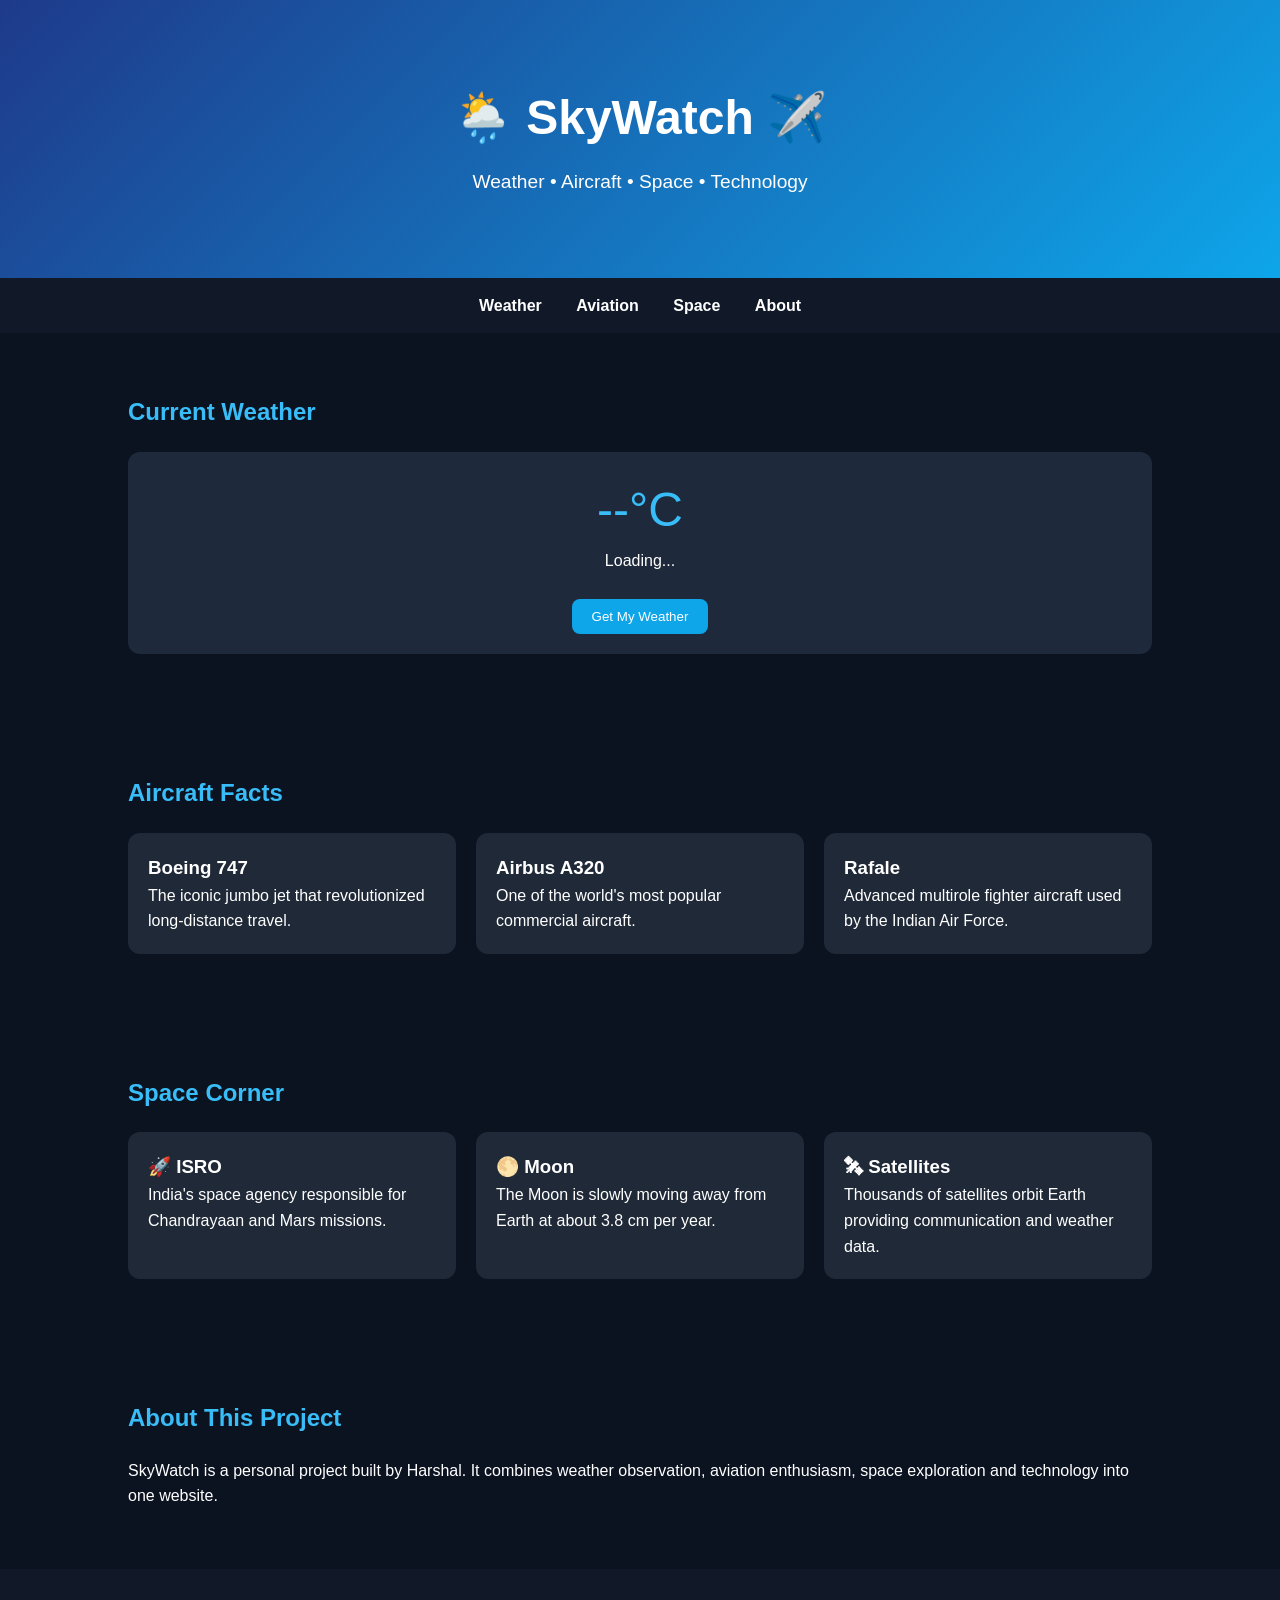
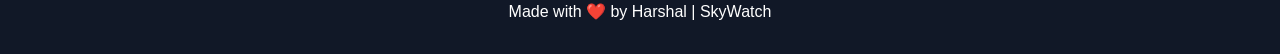
==== index.html @ 9da03b95 "Add files via upload" ====
<!DOCTYPE html>
<html lang="en">
<head>
<meta charset="UTF-8">
<meta name="viewport" content="width=device-width, initial-scale=1.0">
<title>SkyWatch | Weather & Aviation</title>

<style>
*{
    margin:0;
    padding:0;
    box-sizing:border-box;
    font-family:Arial, sans-serif;
}

body{
    background:#0b1220;
    color:white;
    line-height:1.6;
}

header{
    background:linear-gradient(135deg,#1e3a8a,#0ea5e9);
    padding:80px 20px;
    text-align:center;
}

header h1{
    font-size:3rem;
}

header p{
    margin-top:10px;
    font-size:1.2rem;
}

nav{
    background:#111827;
    padding:15px;
    text-align:center;
    position:sticky;
    top:0;
}

nav a{
    color:white;
    text-decoration:none;
    margin:0 15px;
    font-weight:bold;
}

section{
    padding:60px 10%;
}

h2{
    margin-bottom:20px;
    color:#38bdf8;
}

.cards{
    display:grid;
    grid-template-columns:repeat(auto-fit,minmax(250px,1fr));
    gap:20px;
}

.card{
    background:#1f2937;
    padding:20px;
    border-radius:12px;
    transition:0.3s;
}

.card:hover{
    transform:translateY(-5px);
}

.weather-box{
    background:#1e293b;
    padding:20px;
    border-radius:12px;
    text-align:center;
}

.temp{
    font-size:3rem;
    color:#38bdf8;
}

.flight{
    background:#1f2937;
    padding:15px;
    border-radius:10px;
    margin-top:10px;
}

footer{
    text-align:center;
    padding:30px;
    background:#111827;
}

button{
    background:#0ea5e9;
    border:none;
    padding:10px 20px;
    color:white;
    border-radius:8px;
    cursor:pointer;
}

button:hover{
    background:#0284c7;
}
</style>
</head>
<body>

<header>
    <h1>🌦️ SkyWatch ✈️</h1>
    <p>Weather • Aircraft • Space • Technology</p>
</header>

<nav>
    <a href="#weather">Weather</a>
    <a href="#aviation">Aviation</a>
    <a href="#space">Space</a>
    <a href="#about">About</a>
</nav>

<section id="weather">
    <h2>Current Weather</h2>

    <div class="weather-box">
        <div class="temp" id="temp">--°C</div>
        <p id="condition">Loading...</p>
        <br>
        <button onclick="getWeather()">Get My Weather</button>
    </div>
</section>

<section id="aviation">
    <h2>Aircraft Facts</h2>

    <div class="cards">
        <div class="card">
            <h3>Boeing 747</h3>
            <p>The iconic jumbo jet that revolutionized long-distance travel.</p>
        </div>

        <div class="card">
            <h3>Airbus A320</h3>
            <p>One of the world's most popular commercial aircraft.</p>
        </div>

        <div class="card">
            <h3>Rafale</h3>
            <p>Advanced multirole fighter aircraft used by the Indian Air Force.</p>
        </div>
    </div>
</section>

<section id="space">
    <h2>Space Corner</h2>

    <div class="cards">
        <div class="card">
            <h3>🚀 ISRO</h3>
            <p>India's space agency responsible for Chandrayaan and Mars missions.</p>
        </div>

        <div class="card">
            <h3>🌕 Moon</h3>
            <p>The Moon is slowly moving away from Earth at about 3.8 cm per year.</p>
        </div>

        <div class="card">
            <h3>🛰 Satellites</h3>
            <p>Thousands of satellites orbit Earth providing communication and weather data.</p>
        </div>
    </div>
</section>

<section id="about">
    <h2>About This Project</h2>

    <p>
        SkyWatch is a personal project built by Harshal.
        It combines weather observation, aviation enthusiasm,
        space exploration and technology into one website.
    </p>
</section>

<footer>
    <p>Made with ❤️ by Harshal | SkyWatch</p>
</footer>

<script>
async function getWeather() {

    if(!navigator.geolocation){
        alert("Geolocation not supported.");
        return;
    }

    navigator.geolocation.getCurrentPosition(async position => {

        let lat = position.coords.latitude;
        let lon = position.coords.longitude;

        let url =
        `https://api.open-meteo.com/v1/forecast?latitude=${lat}&longitude=${lon}&current_weather=true`;

        let response = await fetch(url);
        let data = await response.json();

        document.getElementById("temp").innerText =
        data.current_weather.temperature + "°C";

        document.getElementById("condition").innerText =
        "Wind Speed: " + data.current_weather.windspeed + " km/h";
    });
}
</script>

</body>
</html>
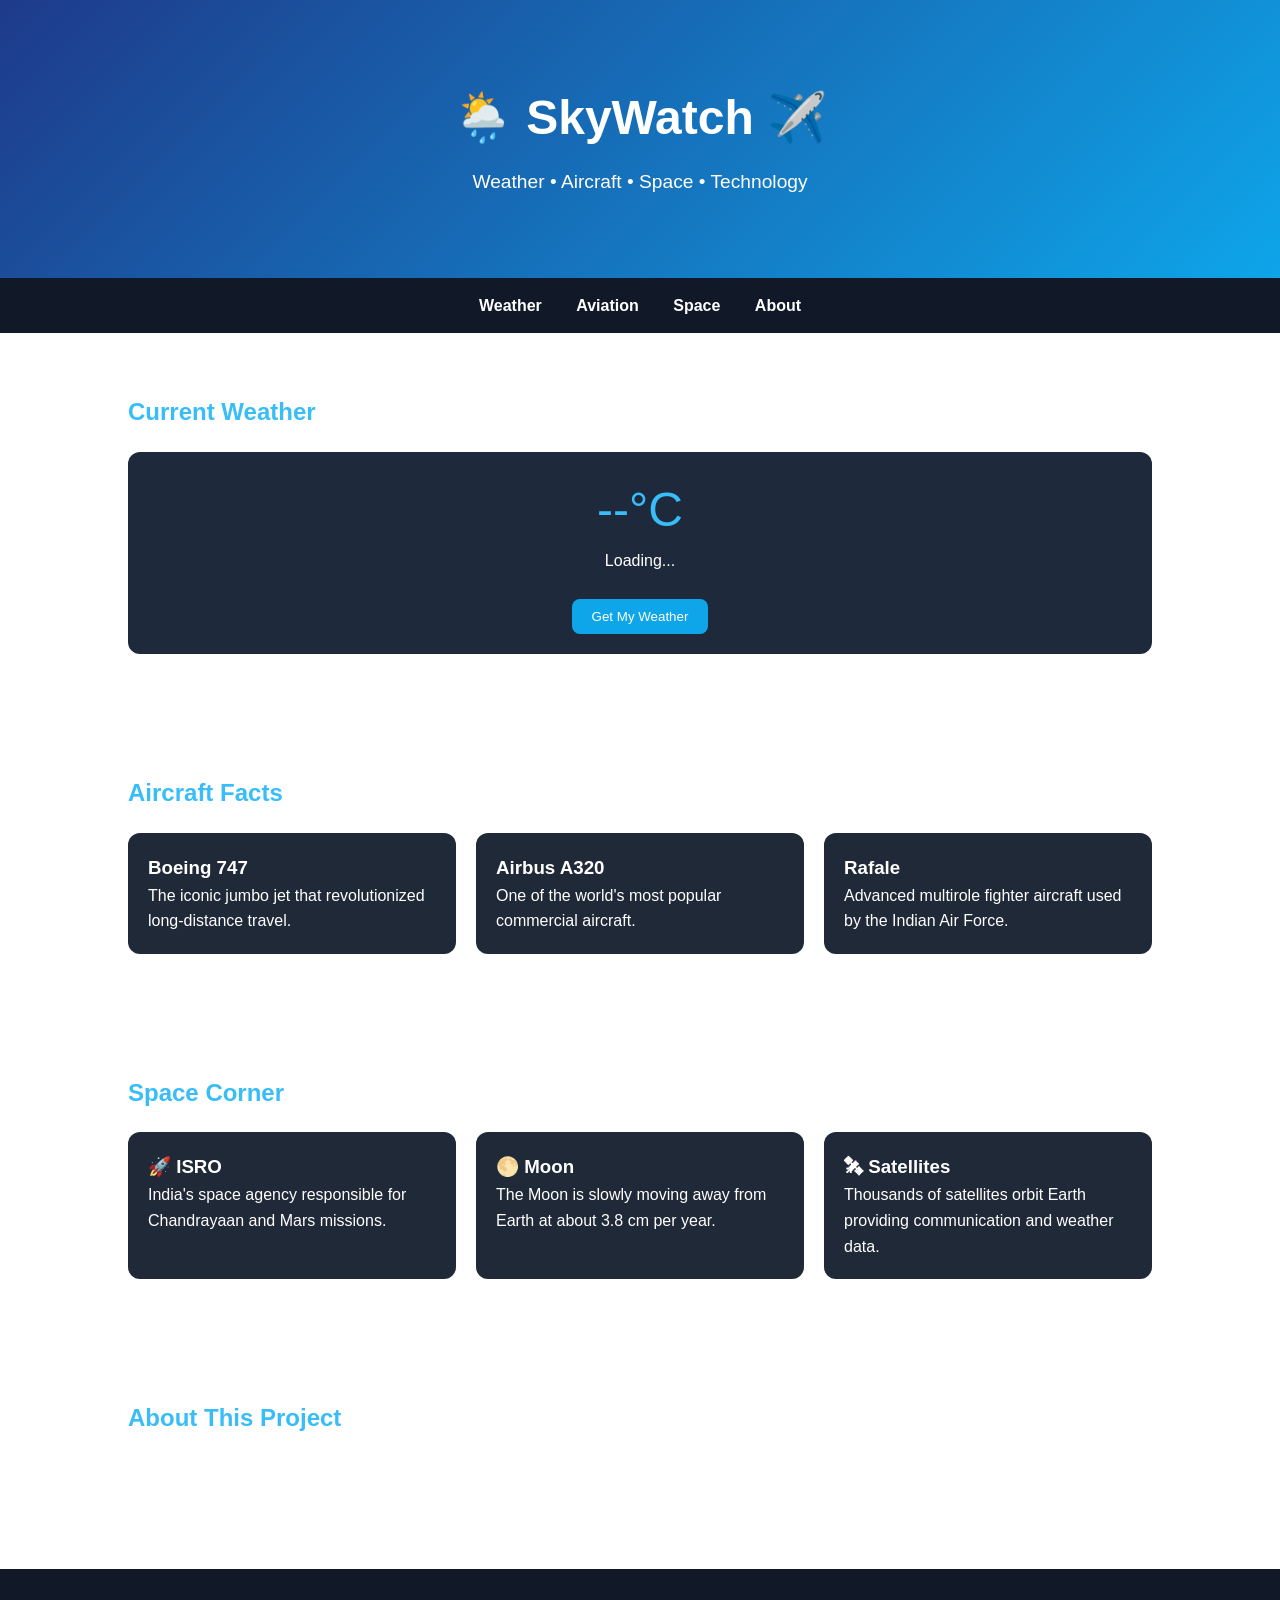
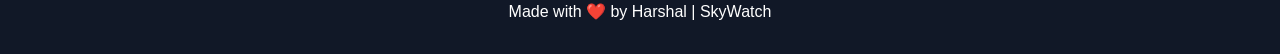
==== commit 6c9d2f37: "Update index.html" ====
--- a/index.html
+++ b/index.html
@@ -14,6 +14,7 @@
 }
 
 body{
+<div class="stars"></div>
     background:#0b1220;
     color:white;
     line-height:1.6;
@@ -224,4 +225,4 @@
 </script>
 
 </body>
-</html>+</html>
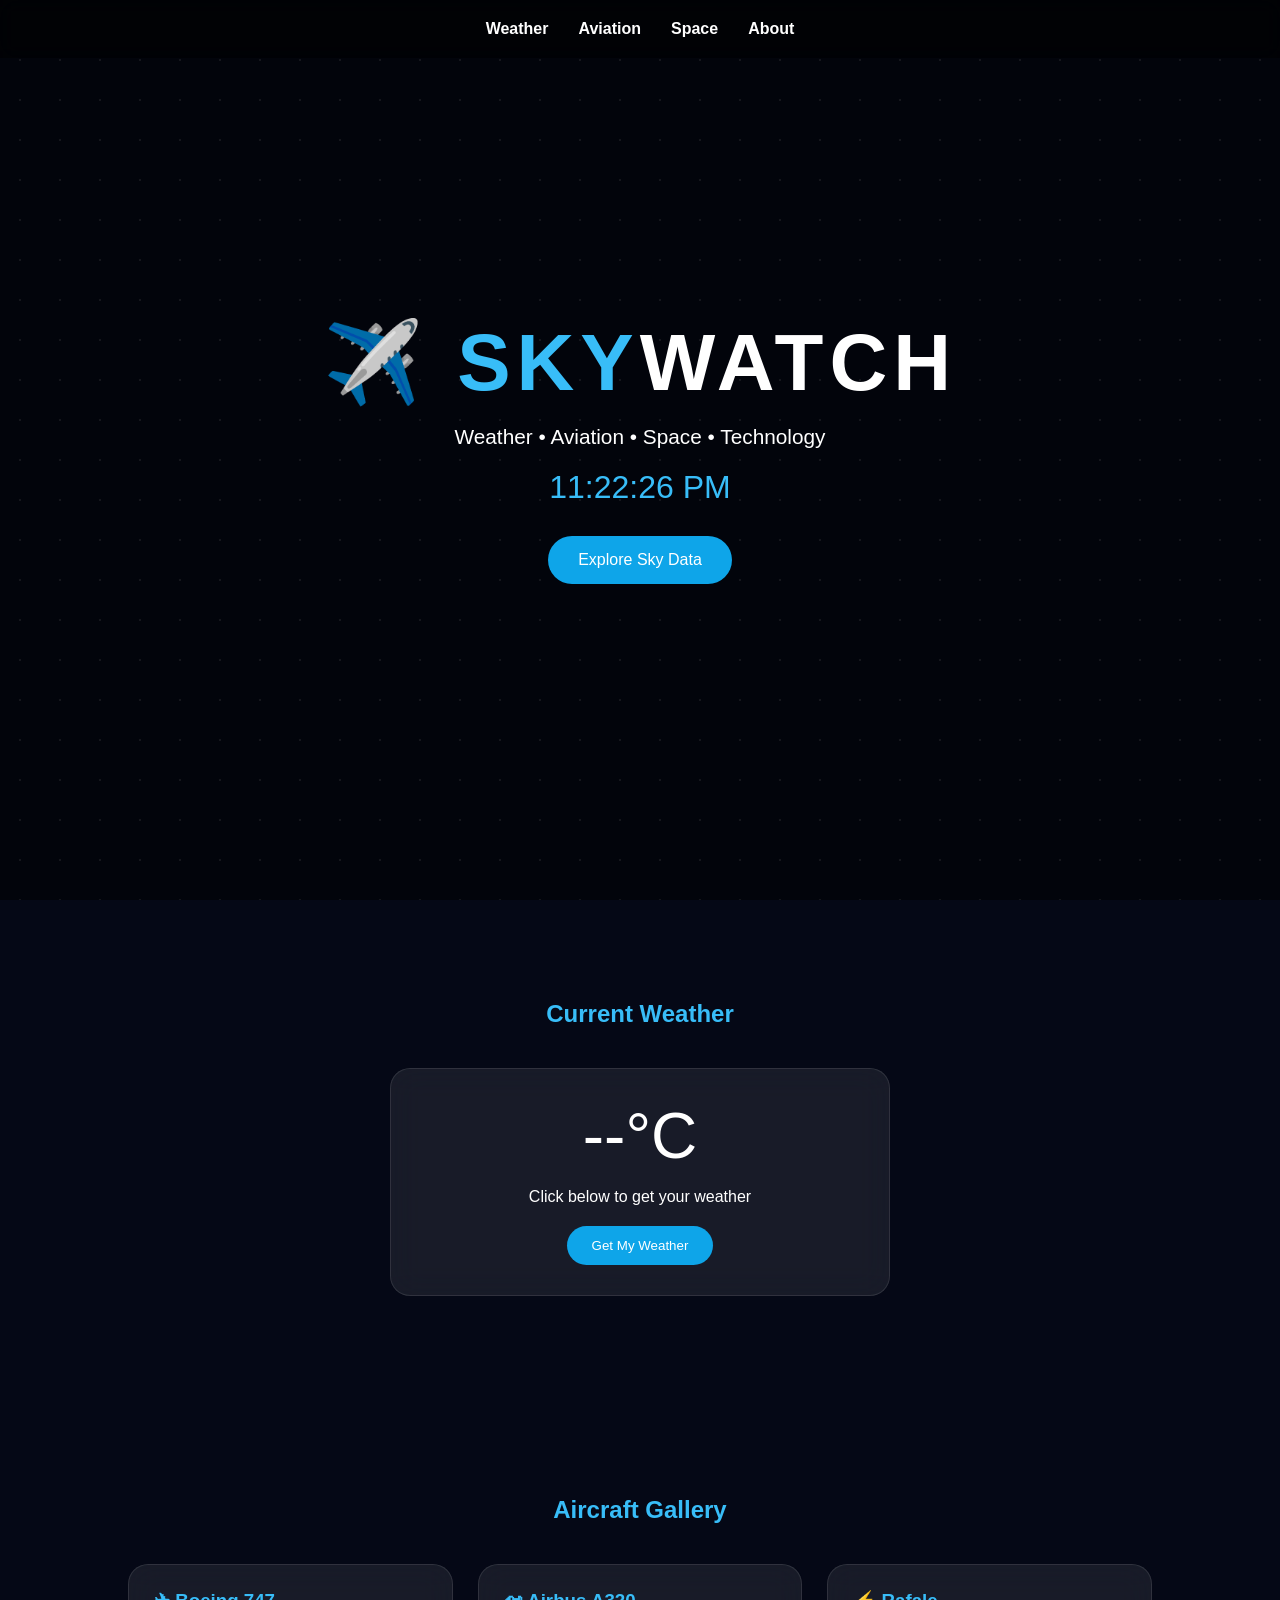
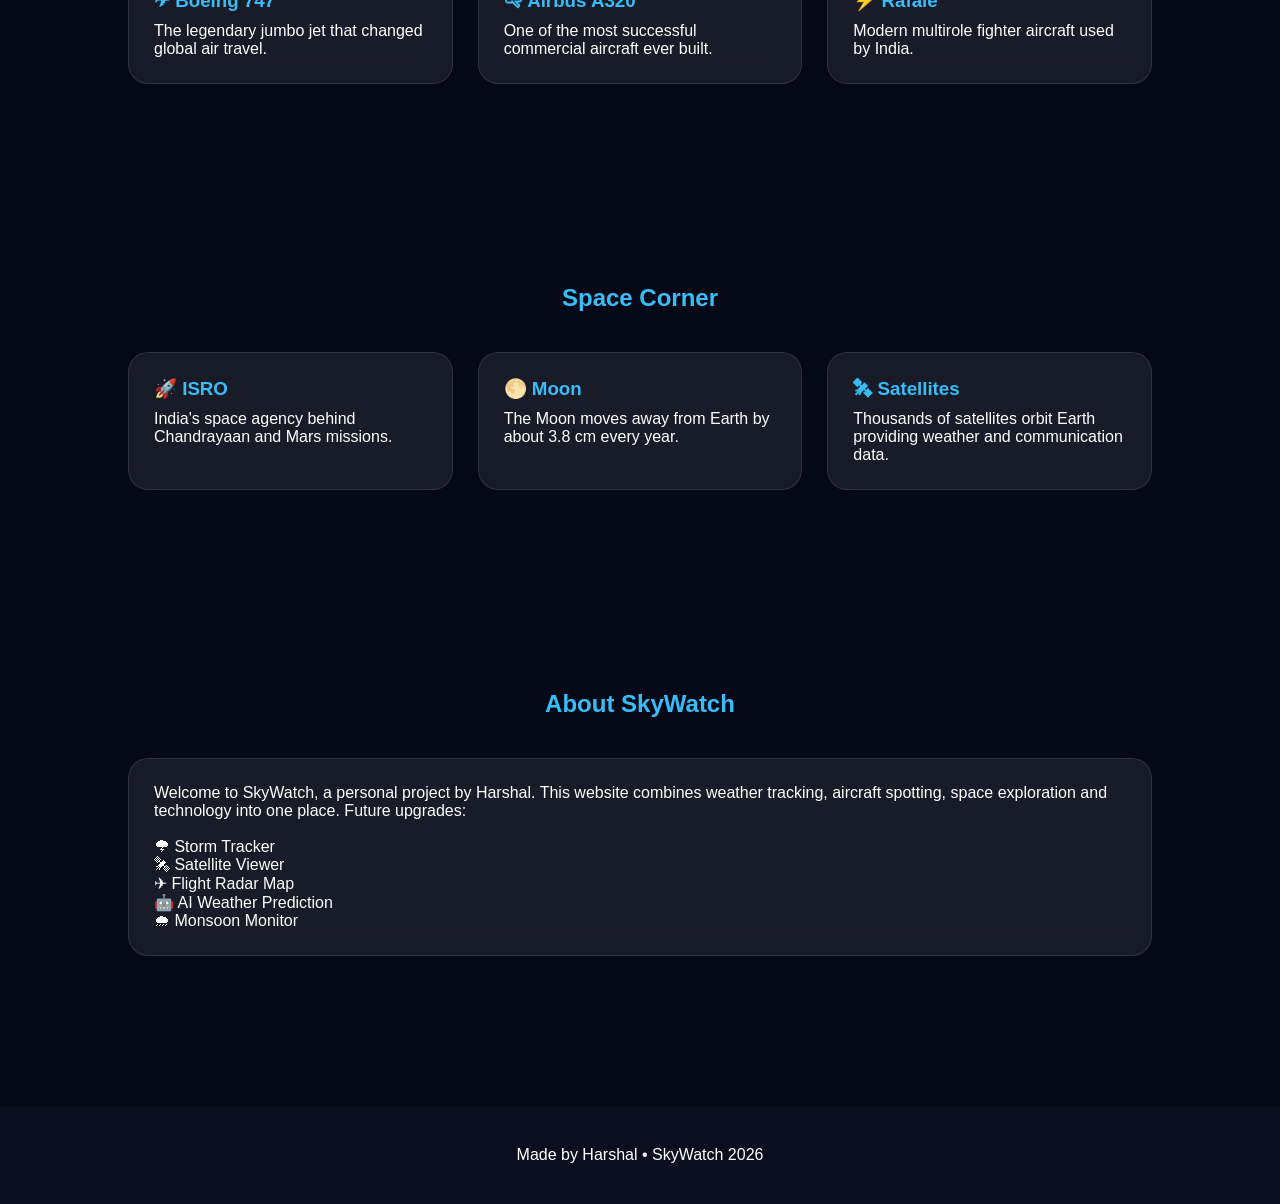
==== commit 64dd4eb6: "Update index.html" ====
--- a/index.html
+++ b/index.html
@@ -3,225 +3,413 @@
 <head>
 <meta charset="UTF-8">
 <meta name="viewport" content="width=device-width, initial-scale=1.0">
+
 <title>SkyWatch | Weather & Aviation</title>
 
 <style>
+
 *{
-    margin:0;
-    padding:0;
-    box-sizing:border-box;
-    font-family:Arial, sans-serif;
+margin:0;
+padding:0;
+box-sizing:border-box;
+font-family:Segoe UI,sans-serif;
+scroll-behavior:smooth;
 }
 
 body{
-<div class="stars"></div>
-    background:#0b1220;
-    color:white;
-    line-height:1.6;
-}
-
-header{
-    background:linear-gradient(135deg,#1e3a8a,#0ea5e9);
-    padding:80px 20px;
-    text-align:center;
-}
-
-header h1{
-    font-size:3rem;
-}
-
-header p{
-    margin-top:10px;
-    font-size:1.2rem;
-}
+background:#050816;
+color:white;
+overflow-x:hidden;
+}
+
+/* Animated Stars */
+
+.stars{
+position:fixed;
+width:100%;
+height:100%;
+top:0;
+left:0;
+background:
+radial-gradient(white 1px, transparent 1px);
+background-size:40px 40px;
+opacity:.15;
+z-index:-1;
+animation:starsMove 80s linear infinite;
+}
+
+@keyframes starsMove{
+from{
+transform:translateY(0);
+}
+to{
+transform:translateY(-1200px);
+}
+}
+
+/* Navigation */
 
 nav{
-    background:#111827;
-    padding:15px;
-    text-align:center;
-    position:sticky;
-    top:0;
+position:fixed;
+top:0;
+width:100%;
+padding:20px;
+background:rgba(0,0,0,0.5);
+backdrop-filter:blur(10px);
+display:flex;
+justify-content:center;
+gap:30px;
+z-index:1000;
 }
 
 nav a{
-    color:white;
-    text-decoration:none;
-    margin:0 15px;
-    font-weight:bold;
-}
+color:white;
+text-decoration:none;
+font-weight:bold;
+}
+
+/* Hero */
+
+.hero{
+height:100vh;
+background:
+linear-gradient(rgba(0,0,0,.5),rgba(0,0,0,.5)),
+url("https://images.unsplash.com/photo-1436491865332-7a61a109cc05?w=1600");
+background-size:cover;
+background-position:center;
+display:flex;
+justify-content:center;
+align-items:center;
+text-align:center;
+padding:20px;
+}
+
+.hero-content h1{
+font-size:5rem;
+letter-spacing:6px;
+}
+
+.sky{
+color:#38bdf8;
+}
+
+.watch{
+color:white;
+}
+
+.hero-content p{
+margin-top:15px;
+font-size:1.3rem;
+}
+
+.btn{
+display:inline-block;
+margin-top:30px;
+padding:15px 30px;
+background:#0ea5e9;
+color:white;
+text-decoration:none;
+border-radius:40px;
+transition:.3s;
+}
+
+.btn:hover{
+transform:translateY(-5px);
+}
+
+/* Sections */
 
 section{
-    padding:60px 10%;
+padding:100px 10%;
 }
 
 h2{
-    margin-bottom:20px;
-    color:#38bdf8;
-}
+text-align:center;
+margin-bottom:40px;
+color:#38bdf8;
+}
+
+/* Weather Box */
+
+.weather-box{
+max-width:500px;
+margin:auto;
+padding:30px;
+text-align:center;
+
+background:rgba(255,255,255,.08);
+backdrop-filter:blur(15px);
+
+border:1px solid rgba(255,255,255,.1);
+border-radius:20px;
+}
+
+.temp{
+font-size:4rem;
+margin-bottom:15px;
+}
+
+button{
+padding:12px 25px;
+background:#0ea5e9;
+border:none;
+color:white;
+border-radius:30px;
+cursor:pointer;
+margin-top:20px;
+}
+
+/* Cards */
 
 .cards{
-    display:grid;
-    grid-template-columns:repeat(auto-fit,minmax(250px,1fr));
-    gap:20px;
+display:grid;
+grid-template-columns:repeat(auto-fit,minmax(250px,1fr));
+gap:25px;
 }
 
 .card{
-    background:#1f2937;
-    padding:20px;
-    border-radius:12px;
-    transition:0.3s;
+background:rgba(255,255,255,.08);
+backdrop-filter:blur(15px);
+padding:25px;
+border-radius:20px;
+border:1px solid rgba(255,255,255,.1);
+transition:.3s;
 }
 
 .card:hover{
-    transform:translateY(-5px);
-}
-
-.weather-box{
-    background:#1e293b;
-    padding:20px;
-    border-radius:12px;
-    text-align:center;
-}
-
-.temp{
-    font-size:3rem;
-    color:#38bdf8;
-}
-
-.flight{
-    background:#1f2937;
-    padding:15px;
-    border-radius:10px;
-    margin-top:10px;
-}
+transform:translateY(-10px);
+box-shadow:0 0 25px rgba(56,189,248,.3);
+}
+
+.card h3{
+margin-bottom:10px;
+color:#38bdf8;
+}
+
+/* Clock */
+
+.clock{
+text-align:center;
+font-size:2rem;
+margin-top:20px;
+color:#38bdf8;
+}
+
+/* Footer */
 
 footer{
-    text-align:center;
-    padding:30px;
-    background:#111827;
-}
-
-button{
-    background:#0ea5e9;
-    border:none;
-    padding:10px 20px;
-    color:white;
-    border-radius:8px;
-    cursor:pointer;
-}
-
-button:hover{
-    background:#0284c7;
-}
+text-align:center;
+padding:40px;
+background:#0a0f1f;
+margin-top:50px;
+}
+
+@media(max-width:768px){
+
+.hero-content h1{
+font-size:3rem;
+}
+
+.hero-content p{
+font-size:1rem;
+}
+
+}
+
 </style>
 </head>
+
 <body>
 
-<header>
-    <h1>🌦️ SkyWatch ✈️</h1>
-    <p>Weather • Aircraft • Space • Technology</p>
-</header>
+<div class="stars"></div>
 
 <nav>
-    <a href="#weather">Weather</a>
-    <a href="#aviation">Aviation</a>
-    <a href="#space">Space</a>
-    <a href="#about">About</a>
+<a href="#weather">Weather</a>
+<a href="#aviation">Aviation</a>
+<a href="#space">Space</a>
+<a href="#about">About</a>
 </nav>
 
+<section class="hero">
+
+<div class="hero-content">
+
+<h1>
+✈️ <span class="sky">SKY</span><span class="watch">WATCH</span>
+</h1>
+
+<p>
+Weather • Aviation • Space • Technology
+</p>
+
+<div class="clock" id="clock"></div>
+
+<a href="#weather" class="btn">
+Explore Sky Data
+</a>
+
+</div>
+
+</section>
+
 <section id="weather">
-    <h2>Current Weather</h2>
-
-    <div class="weather-box">
-        <div class="temp" id="temp">--°C</div>
-        <p id="condition">Loading...</p>
-        <br>
-        <button onclick="getWeather()">Get My Weather</button>
-    </div>
+
+<h2>Current Weather</h2>
+
+<div class="weather-box">
+
+<div class="temp" id="temp">--°C</div>
+
+<p id="condition">
+Click below to get your weather
+</p>
+
+<button onclick="getWeather()">
+Get My Weather
+</button>
+
+</div>
+
 </section>
 
 <section id="aviation">
-    <h2>Aircraft Facts</h2>
-
-    <div class="cards">
-        <div class="card">
-            <h3>Boeing 747</h3>
-            <p>The iconic jumbo jet that revolutionized long-distance travel.</p>
-        </div>
-
-        <div class="card">
-            <h3>Airbus A320</h3>
-            <p>One of the world's most popular commercial aircraft.</p>
-        </div>
-
-        <div class="card">
-            <h3>Rafale</h3>
-            <p>Advanced multirole fighter aircraft used by the Indian Air Force.</p>
-        </div>
-    </div>
+
+<h2>Aircraft Gallery</h2>
+
+<div class="cards">
+
+<div class="card">
+<h3>✈ Boeing 747</h3>
+<p>
+The legendary jumbo jet that changed global air travel.
+</p>
+</div>
+
+<div class="card">
+<h3>🛩 Airbus A320</h3>
+<p>
+One of the most successful commercial aircraft ever built.
+</p>
+</div>
+
+<div class="card">
+<h3>⚡ Rafale</h3>
+<p>
+Modern multirole fighter aircraft used by India.
+</p>
+</div>
+
+</div>
+
 </section>
 
 <section id="space">
-    <h2>Space Corner</h2>
-
-    <div class="cards">
-        <div class="card">
-            <h3>🚀 ISRO</h3>
-            <p>India's space agency responsible for Chandrayaan and Mars missions.</p>
-        </div>
-
-        <div class="card">
-            <h3>🌕 Moon</h3>
-            <p>The Moon is slowly moving away from Earth at about 3.8 cm per year.</p>
-        </div>
-
-        <div class="card">
-            <h3>🛰 Satellites</h3>
-            <p>Thousands of satellites orbit Earth providing communication and weather data.</p>
-        </div>
-    </div>
+
+<h2>Space Corner</h2>
+
+<div class="cards">
+
+<div class="card">
+<h3>🚀 ISRO</h3>
+<p>
+India's space agency behind Chandrayaan and Mars missions.
+</p>
+</div>
+
+<div class="card">
+<h3>🌕 Moon</h3>
+<p>
+The Moon moves away from Earth by about 3.8 cm every year.
+</p>
+</div>
+
+<div class="card">
+<h3>🛰 Satellites</h3>
+<p>
+Thousands of satellites orbit Earth providing weather and communication data.
+</p>
+</div>
+
+</div>
+
 </section>
 
 <section id="about">
-    <h2>About This Project</h2>
-
-    <p>
-        SkyWatch is a personal project built by Harshal.
-        It combines weather observation, aviation enthusiasm,
-        space exploration and technology into one website.
-    </p>
+
+<h2>About SkyWatch</h2>
+
+<div class="card">
+
+<p>
+Welcome to SkyWatch, a personal project by Harshal.
+This website combines weather tracking, aircraft spotting,
+space exploration and technology into one place.
+
+Future upgrades:
+<br><br>
+🌩 Storm Tracker<br>
+🛰 Satellite Viewer<br>
+✈ Flight Radar Map<br>
+🤖 AI Weather Prediction<br>
+🌧 Monsoon Monitor
+</p>
+
+</div>
+
 </section>
 
 <footer>
-    <p>Made with ❤️ by Harshal | SkyWatch</p>
+
+<p>
+Made by Harshal • SkyWatch 2026
+</p>
+
 </footer>
 
 <script>
-async function getWeather() {
-
-    if(!navigator.geolocation){
-        alert("Geolocation not supported.");
-        return;
-    }
-
-    navigator.geolocation.getCurrentPosition(async position => {
-
-        let lat = position.coords.latitude;
-        let lon = position.coords.longitude;
-
-        let url =
-        `https://api.open-meteo.com/v1/forecast?latitude=${lat}&longitude=${lon}&current_weather=true`;
-
-        let response = await fetch(url);
-        let data = await response.json();
-
-        document.getElementById("temp").innerText =
-        data.current_weather.temperature + "°C";
-
-        document.getElementById("condition").innerText =
-        "Wind Speed: " + data.current_weather.windspeed + " km/h";
-    });
-}
+
+/* Live Clock */
+
+setInterval(() => {
+
+document.getElementById("clock").innerHTML =
+new Date().toLocaleTimeString();
+
+},1000);
+
+/* Weather */
+
+async function getWeather(){
+
+if(!navigator.geolocation){
+
+alert("Geolocation not supported");
+return;
+}
+
+navigator.geolocation.getCurrentPosition(async position => {
+
+const lat = position.coords.latitude;
+const lon = position.coords.longitude;
+
+const response = await fetch(
+`https://api.open-meteo.com/v1/forecast?latitude=${lat}&longitude=${lon}&current_weather=true`
+);
+
+const data = await response.json();
+
+document.getElementById("temp").innerHTML =
+data.current_weather.temperature + "°C";
+
+document.getElementById("condition").innerHTML =
+"Wind Speed: " +
+data.current_weather.windspeed +
+" km/h";
+
+});
+
+}
+
 </script>
 
 </body>
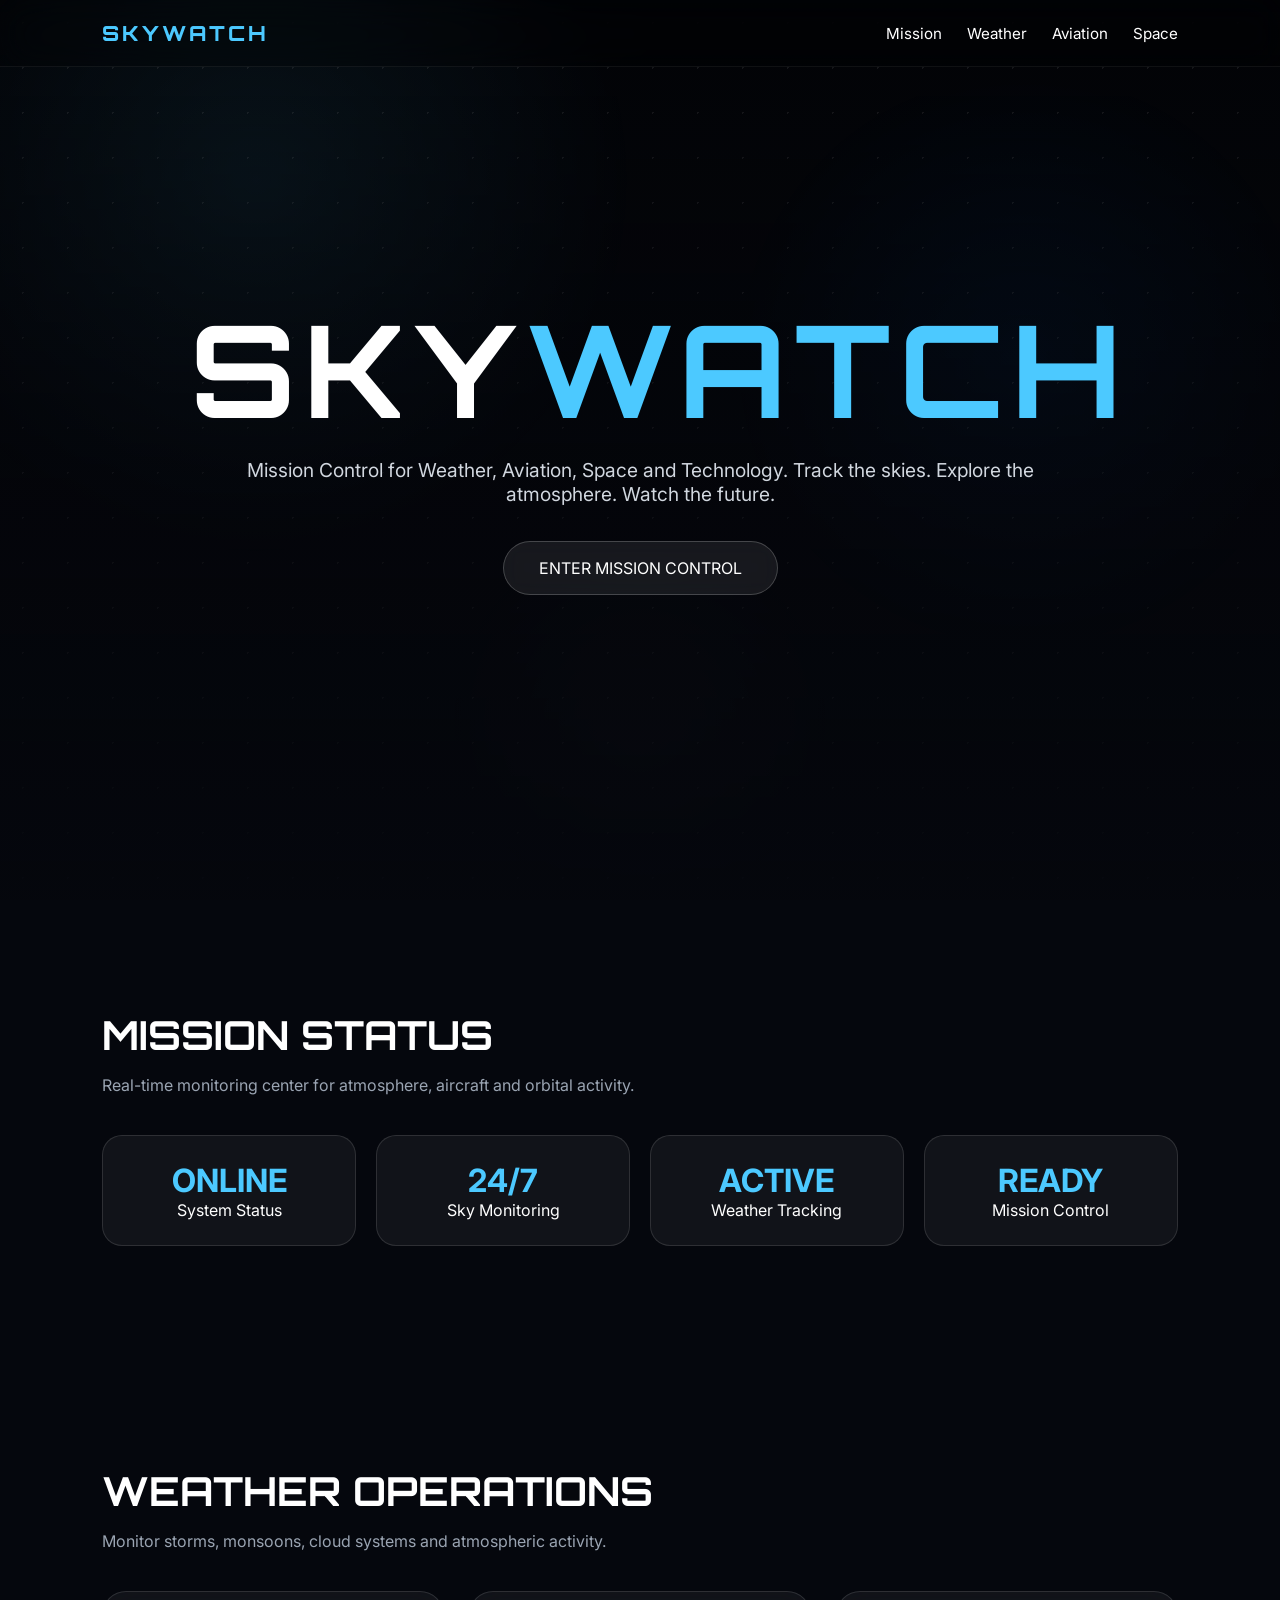
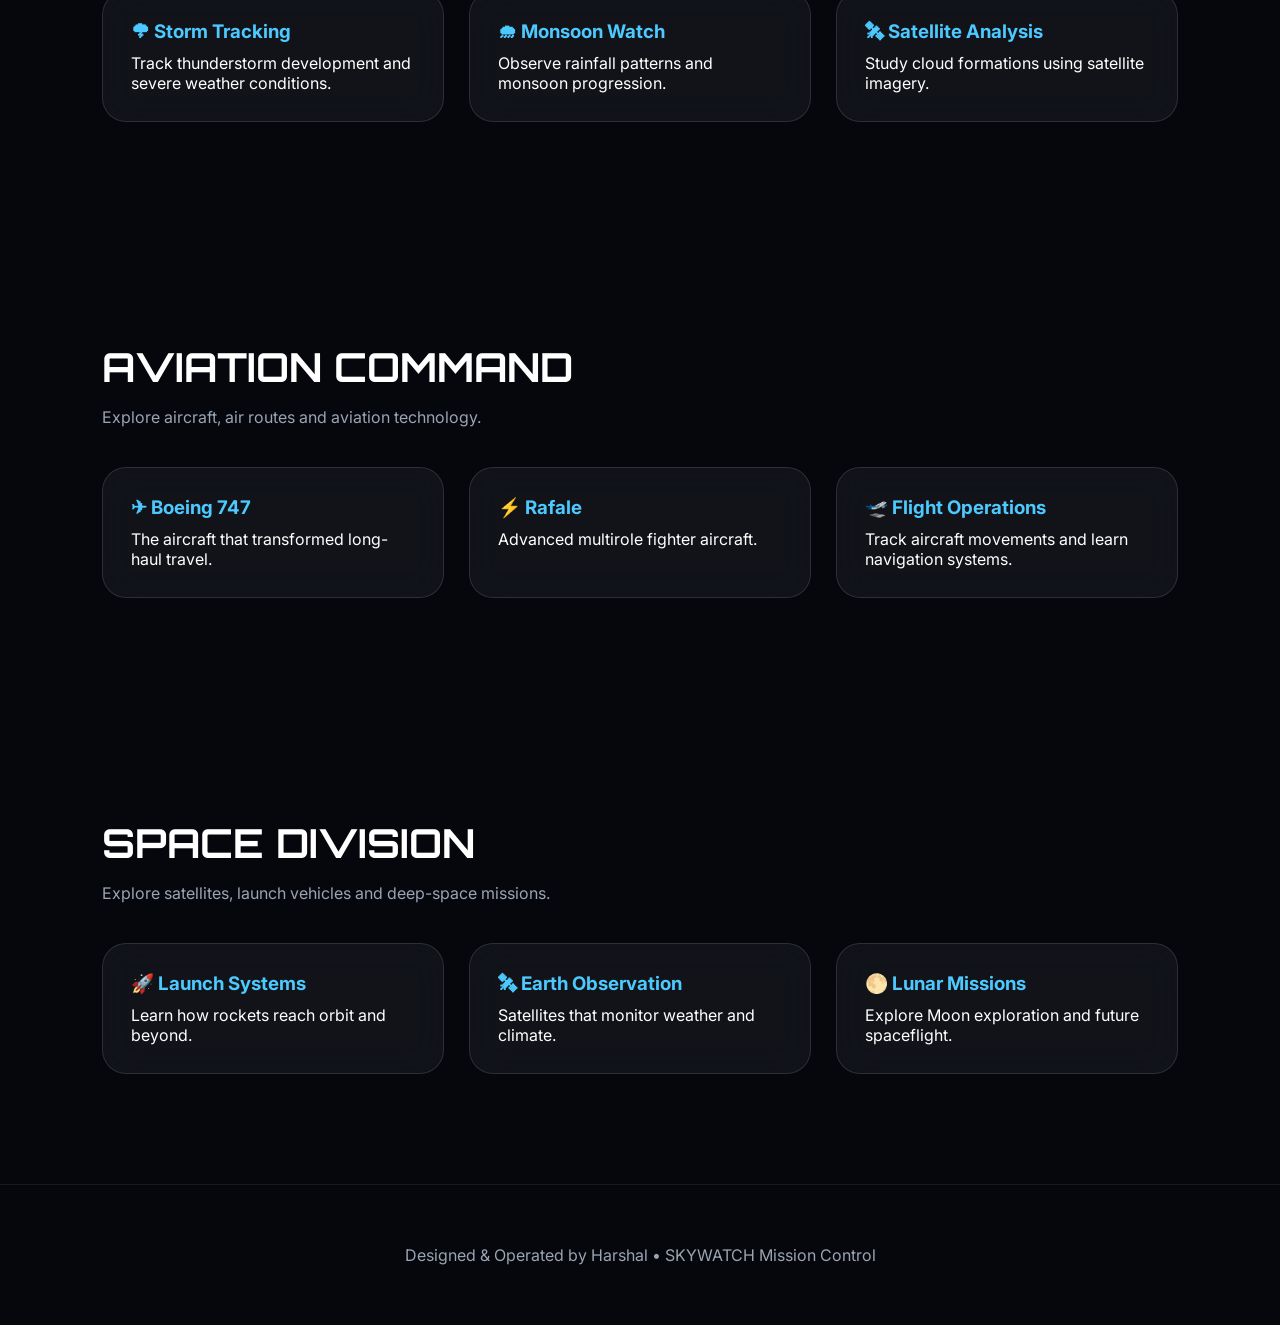
==== commit 42d5e24e: "Update index.html" ====
--- a/index.html
+++ b/index.html
@@ -1,71 +1,101 @@
 <!DOCTYPE html>
+
 <html lang="en">
 <head>
 <meta charset="UTF-8">
 <meta name="viewport" content="width=device-width, initial-scale=1.0">
-
-<title>SkyWatch | Weather & Aviation</title>
+<title>SKYWATCH | Mission Control</title>
+
+<link href="https://fonts.googleapis.com/css2?family=Orbitron:wght@400;600;700;800&family=Inter:wght@300;400;500;600&display=swap" rel="stylesheet">
 
 <style>
+
+:root{
+--bg:#05070d;
+--card:rgba(255,255,255,.05);
+--border:rgba(255,255,255,.12);
+--blue:#4cc9ff;
+--text:#ffffff;
+--muted:#9aa4b2;
+}
 
 *{
 margin:0;
 padding:0;
 box-sizing:border-box;
-font-family:Segoe UI,sans-serif;
 scroll-behavior:smooth;
 }
 
 body{
-background:#050816;
+font-family:Inter,sans-serif;
+background:var(--bg);
 color:white;
 overflow-x:hidden;
 }
 
-/* Animated Stars */
+/* Background */
+
+body::before{
+content:"";
+position:fixed;
+inset:0;
+background:
+radial-gradient(circle at 20% 20%, rgba(76,201,255,.15), transparent 30%),
+radial-gradient(circle at 80% 40%, rgba(0,119,255,.12), transparent 25%),
+radial-gradient(circle at 50% 80%, rgba(255,255,255,.05), transparent 20%);
+z-index:-2;
+}
 
 .stars{
 position:fixed;
-width:100%;
-height:100%;
-top:0;
-left:0;
-background:
+inset:0;
+background-image:
 radial-gradient(white 1px, transparent 1px);
-background-size:40px 40px;
+background-size:45px 45px;
 opacity:.15;
 z-index:-1;
-animation:starsMove 80s linear infinite;
-}
-
-@keyframes starsMove{
-from{
-transform:translateY(0);
-}
-to{
-transform:translateY(-1200px);
-}
-}
-
-/* Navigation */
+animation:drift 120s linear infinite;
+}
+
+@keyframes drift{
+from{transform:translateY(0);}
+to{transform:translateY(-1500px);}
+}
+
+/* Nav */
 
 nav{
 position:fixed;
 top:0;
+left:0;
 width:100%;
-padding:20px;
-background:rgba(0,0,0,0.5);
-backdrop-filter:blur(10px);
 display:flex;
-justify-content:center;
-gap:30px;
-z-index:1000;
-}
-
-nav a{
+justify-content:space-between;
+align-items:center;
+padding:20px 8%;
+backdrop-filter:blur(18px);
+background:rgba(0,0,0,.25);
+border-bottom:1px solid rgba(255,255,255,.06);
+z-index:999;
+}
+
+.logo{
+font-family:Orbitron,sans-serif;
+font-size:1.3rem;
+font-weight:800;
+letter-spacing:3px;
+color:var(--blue);
+}
+
+.nav-links{
+display:flex;
+gap:25px;
+}
+
+.nav-links a{
 color:white;
 text-decoration:none;
-font-weight:bold;
+font-size:.95rem;
 }
 
 /* Hero */
@@ -73,150 +103,147 @@
 .hero{
 height:100vh;
 background:
-linear-gradient(rgba(0,0,0,.5),rgba(0,0,0,.5)),
-url("https://images.unsplash.com/photo-1436491865332-7a61a109cc05?w=1600");
+linear-gradient(to bottom, rgba(0,0,0,.45), rgba(5,7,13,.95)),
+url("https://images.unsplash.com/photo-1517479149777-5f3b1511d5ad?auto=format&fit=crop&w=2000&q=80");
 background-size:cover;
 background-position:center;
 display:flex;
+align-items:center;
 justify-content:center;
-align-items:center;
 text-align:center;
 padding:20px;
 }
 
-.hero-content h1{
-font-size:5rem;
-letter-spacing:6px;
-}
-
-.sky{
-color:#38bdf8;
-}
-
-.watch{
-color:white;
-}
-
-.hero-content p{
-margin-top:15px;
-font-size:1.3rem;
+.hero-content{
+max-width:900px;
+}
+
+.hero h1{
+font-family:Orbitron,sans-serif;
+font-size:clamp(4rem,10vw,8rem);
+letter-spacing:8px;
+line-height:1;
+}
+
+.hero span{
+color:var(--blue);
+}
+
+.hero p{
+margin-top:25px;
+font-size:1.2rem;
+color:#d1d7df;
 }
 
 .btn{
 display:inline-block;
-margin-top:30px;
-padding:15px 30px;
-background:#0ea5e9;
+margin-top:35px;
+padding:16px 35px;
+border-radius:50px;
+text-decoration:none;
 color:white;
-text-decoration:none;
-border-radius:40px;
+border:1px solid rgba(255,255,255,.2);
+background:rgba(255,255,255,.08);
+backdrop-filter:blur(10px);
 transition:.3s;
 }
 
 .btn:hover{
-transform:translateY(-5px);
+transform:translateY(-4px);
 }
 
 /* Sections */
 
 section{
-padding:100px 10%;
-}
-
-h2{
-text-align:center;
+padding:110px 8%;
+}
+
+.section-title{
+font-family:Orbitron,sans-serif;
+font-size:2.5rem;
+margin-bottom:15px;
+}
+
+.section-sub{
+color:var(--muted);
 margin-bottom:40px;
-color:#38bdf8;
-}
-
-/* Weather Box */
-
-.weather-box{
-max-width:500px;
-margin:auto;
-padding:30px;
-text-align:center;
-
-background:rgba(255,255,255,.08);
-backdrop-filter:blur(15px);
-
-border:1px solid rgba(255,255,255,.1);
-border-radius:20px;
-}
-
-.temp{
-font-size:4rem;
-margin-bottom:15px;
-}
-
-button{
-padding:12px 25px;
-background:#0ea5e9;
-border:none;
-color:white;
-border-radius:30px;
-cursor:pointer;
-margin-top:20px;
-}
-
-/* Cards */
-
-.cards{
+}
+
+.grid{
 display:grid;
-grid-template-columns:repeat(auto-fit,minmax(250px,1fr));
+grid-template-columns:repeat(auto-fit,minmax(280px,1fr));
 gap:25px;
 }
 
 .card{
-background:rgba(255,255,255,.08);
-backdrop-filter:blur(15px);
+background:var(--card);
+backdrop-filter:blur(18px);
+border:1px solid var(--border);
+border-radius:24px;
+padding:28px;
+transition:.3s;
+}
+
+.card:hover{
+transform:translateY(-8px);
+box-shadow:0 0 40px rgba(76,201,255,.12);
+}
+
+.card h3{
+margin-bottom:10px;
+color:var(--blue);
+}
+
+/* Status */
+
+.status{
+display:grid;
+grid-template-columns:repeat(auto-fit,minmax(220px,1fr));
+gap:20px;
+margin-top:35px;
+}
+
+.status-box{
+background:var(--card);
 padding:25px;
 border-radius:20px;
-border:1px solid rgba(255,255,255,.1);
-transition:.3s;
-}
-
-.card:hover{
-transform:translateY(-10px);
-box-shadow:0 0 25px rgba(56,189,248,.3);
-}
-
-.card h3{
-margin-bottom:10px;
-color:#38bdf8;
-}
-
-/* Clock */
-
-.clock{
+border:1px solid var(--border);
 text-align:center;
+}
+
+.big{
 font-size:2rem;
-margin-top:20px;
-color:#38bdf8;
+font-weight:700;
+color:var(--blue);
 }
 
 /* Footer */
 
 footer{
+padding:60px 8%;
 text-align:center;
-padding:40px;
-background:#0a0f1f;
-margin-top:50px;
+border-top:1px solid rgba(255,255,255,.08);
+color:var(--muted);
 }
 
 @media(max-width:768px){
 
-.hero-content h1{
-font-size:3rem;
-}
-
-.hero-content p{
+.nav-links{
+display:none;
+}
+
+.hero p{
 font-size:1rem;
 }
 
+.section-title{
+font-size:2rem;
+}
+
 }
 
 </style>
+
 </head>
 
 <body>
@@ -224,29 +251,59 @@
 <div class="stars"></div>
 
 <nav>
+<div class="logo">SKYWATCH</div>
+
+<div class="nav-links">
+<a href="#mission">Mission</a>
 <a href="#weather">Weather</a>
 <a href="#aviation">Aviation</a>
 <a href="#space">Space</a>
-<a href="#about">About</a>
+</div>
 </nav>
 
 <section class="hero">
 
 <div class="hero-content">
 
-<h1>
-✈️ <span class="sky">SKY</span><span class="watch">WATCH</span>
-</h1>
+<h1>SKY<span>WATCH</span></h1>
 
 <p>
-Weather • Aviation • Space • Technology
+Mission Control for Weather, Aviation, Space and Technology.
+Track the skies. Explore the atmosphere. Watch the future.
 </p>
 
-<div class="clock" id="clock"></div>
-
-<a href="#weather" class="btn">
-Explore Sky Data
-</a>
+<a href="#mission" class="btn">ENTER MISSION CONTROL</a>
+
+</div>
+
+</section>
+
+<section id="mission">
+
+<h2 class="section-title">MISSION STATUS</h2>
+<p class="section-sub">Real-time monitoring center for atmosphere, aircraft and orbital activity.</p>
+
+<div class="status">
+
+<div class="status-box">
+<div class="big">ONLINE</div>
+System Status
+</div>
+
+<div class="status-box">
+<div class="big">24/7</div>
+Sky Monitoring
+</div>
+
+<div class="status-box">
+<div class="big">ACTIVE</div>
+Weather Tracking
+</div>
+
+<div class="status-box">
+<div class="big">READY</div>
+Mission Control
+</div>
 
 </div>
 
@@ -254,163 +311,89 @@
 
 <section id="weather">
 
-<h2>Current Weather</h2>
-
-<div class="weather-box">
-
-<div class="temp" id="temp">--°C</div>
-
-<p id="condition">
-Click below to get your weather
+<h2 class="section-title">WEATHER OPERATIONS</h2>
+<p class="section-sub">Monitor storms, monsoons, cloud systems and atmospheric activity.</p>
+
+<div class="grid">
+
+<div class="card">
+<h3>🌩 Storm Tracking</h3>
+<p>Track thunderstorm development and severe weather conditions.</p>
+</div>
+
+<div class="card">
+<h3>🌧 Monsoon Watch</h3>
+<p>Observe rainfall patterns and monsoon progression.</p>
+</div>
+
+<div class="card">
+<h3>🛰 Satellite Analysis</h3>
+<p>Study cloud formations using satellite imagery.</p>
+</div>
+
+</div>
+
+</section>
+
+<section id="aviation">
+
+<h2 class="section-title">AVIATION COMMAND</h2>
+<p class="section-sub">Explore aircraft, air routes and aviation technology.</p>
+
+<div class="grid">
+
+<div class="card">
+<h3>✈ Boeing 747</h3>
+<p>The aircraft that transformed long-haul travel.</p>
+</div>
+
+<div class="card">
+<h3>⚡ Rafale</h3>
+<p>Advanced multirole fighter aircraft.</p>
+</div>
+
+<div class="card">
+<h3>🛫 Flight Operations</h3>
+<p>Track aircraft movements and learn navigation systems.</p>
+</div>
+
+</div>
+
+</section>
+
+<section id="space">
+
+<h2 class="section-title">SPACE DIVISION</h2>
+<p class="section-sub">Explore satellites, launch vehicles and deep-space missions.</p>
+
+<div class="grid">
+
+<div class="card">
+<h3>🚀 Launch Systems</h3>
+<p>Learn how rockets reach orbit and beyond.</p>
+</div>
+
+<div class="card">
+<h3>🛰 Earth Observation</h3>
+<p>Satellites that monitor weather and climate.</p>
+</div>
+
+<div class="card">
+<h3>🌕 Lunar Missions</h3>
+<p>Explore Moon exploration and future spaceflight.</p>
+</div>
+
+</div>
+
+</section>
+
+<footer>
+
+<p>
+Designed & Operated by Harshal • SKYWATCH Mission Control
 </p>
 
-<button onclick="getWeather()">
-Get My Weather
-</button>
-
-</div>
-
-</section>
-
-<section id="aviation">
-
-<h2>Aircraft Gallery</h2>
-
-<div class="cards">
-
-<div class="card">
-<h3>✈ Boeing 747</h3>
-<p>
-The legendary jumbo jet that changed global air travel.
-</p>
-</div>
-
-<div class="card">
-<h3>🛩 Airbus A320</h3>
-<p>
-One of the most successful commercial aircraft ever built.
-</p>
-</div>
-
-<div class="card">
-<h3>⚡ Rafale</h3>
-<p>
-Modern multirole fighter aircraft used by India.
-</p>
-</div>
-
-</div>
-
-</section>
-
-<section id="space">
-
-<h2>Space Corner</h2>
-
-<div class="cards">
-
-<div class="card">
-<h3>🚀 ISRO</h3>
-<p>
-India's space agency behind Chandrayaan and Mars missions.
-</p>
-</div>
-
-<div class="card">
-<h3>🌕 Moon</h3>
-<p>
-The Moon moves away from Earth by about 3.8 cm every year.
-</p>
-</div>
-
-<div class="card">
-<h3>🛰 Satellites</h3>
-<p>
-Thousands of satellites orbit Earth providing weather and communication data.
-</p>
-</div>
-
-</div>
-
-</section>
-
-<section id="about">
-
-<h2>About SkyWatch</h2>
-
-<div class="card">
-
-<p>
-Welcome to SkyWatch, a personal project by Harshal.
-This website combines weather tracking, aircraft spotting,
-space exploration and technology into one place.
-
-Future upgrades:
-<br><br>
-🌩 Storm Tracker<br>
-🛰 Satellite Viewer<br>
-✈ Flight Radar Map<br>
-🤖 AI Weather Prediction<br>
-🌧 Monsoon Monitor
-</p>
-
-</div>
-
-</section>
-
-<footer>
-
-<p>
-Made by Harshal • SkyWatch 2026
-</p>
-
 </footer>
-
-<script>
-
-/* Live Clock */
-
-setInterval(() => {
-
-document.getElementById("clock").innerHTML =
-new Date().toLocaleTimeString();
-
-},1000);
-
-/* Weather */
-
-async function getWeather(){
-
-if(!navigator.geolocation){
-
-alert("Geolocation not supported");
-return;
-}
-
-navigator.geolocation.getCurrentPosition(async position => {
-
-const lat = position.coords.latitude;
-const lon = position.coords.longitude;
-
-const response = await fetch(
-`https://api.open-meteo.com/v1/forecast?latitude=${lat}&longitude=${lon}&current_weather=true`
-);
-
-const data = await response.json();
-
-document.getElementById("temp").innerHTML =
-data.current_weather.temperature + "°C";
-
-document.getElementById("condition").innerHTML =
-"Wind Speed: " +
-data.current_weather.windspeed +
-" km/h";
-
-});
-
-}
-
-</script>
 
 </body>
 </html>
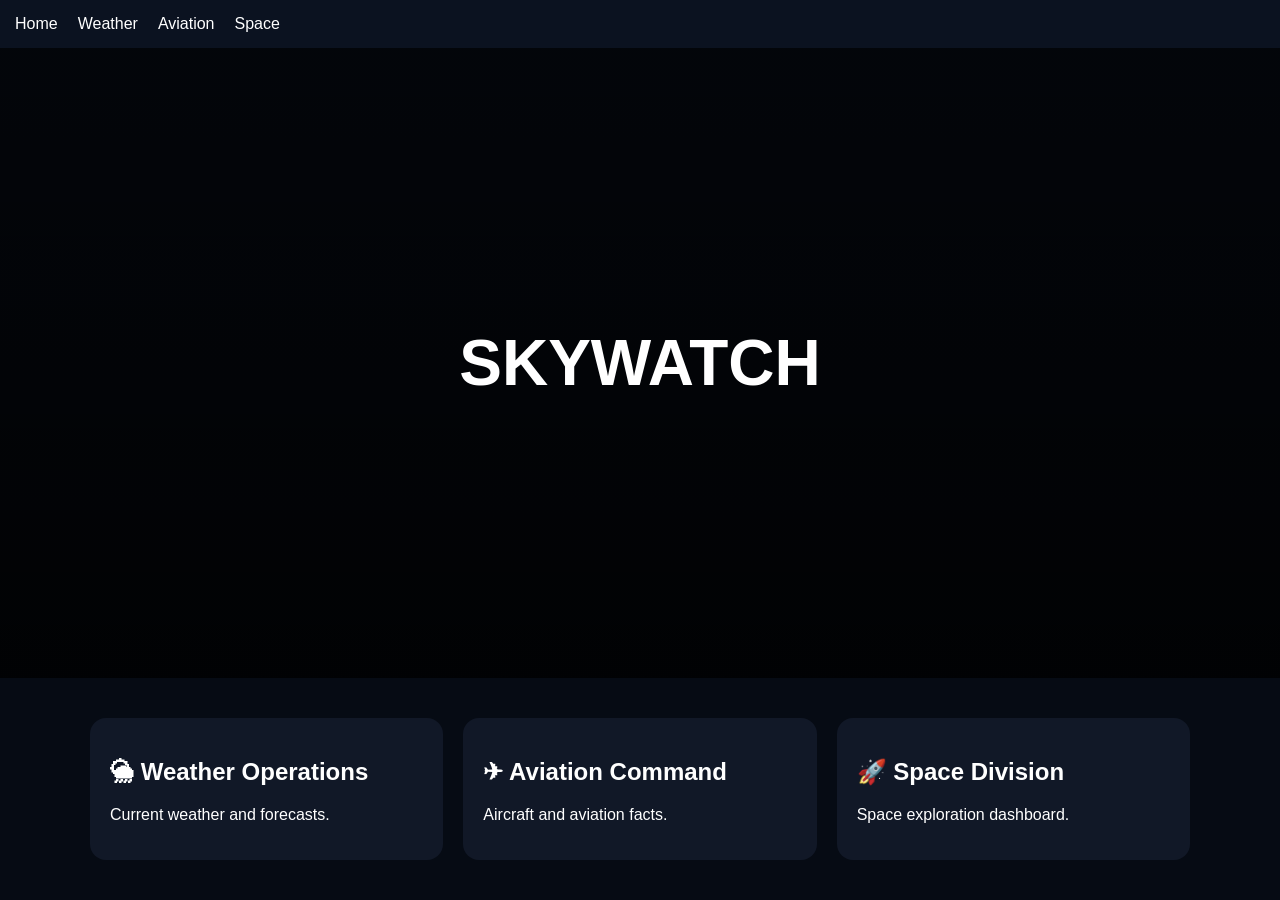
==== commit a31f4f4a: "Add files via upload" ====
--- a/index.html
+++ b/index.html
@@ -1,399 +1,8 @@
-<!DOCTYPE html>
-
-<html lang="en">
-<head>
-<meta charset="UTF-8">
-<meta name="viewport" content="width=device-width, initial-scale=1.0">
-<title>SKYWATCH | Mission Control</title>
-
-<link href="https://fonts.googleapis.com/css2?family=Orbitron:wght@400;600;700;800&family=Inter:wght@300;400;500;600&display=swap" rel="stylesheet">
-
-<style>
-
-:root{
---bg:#05070d;
---card:rgba(255,255,255,.05);
---border:rgba(255,255,255,.12);
---blue:#4cc9ff;
---text:#ffffff;
---muted:#9aa4b2;
-}
-
-*{
-margin:0;
-padding:0;
-box-sizing:border-box;
-scroll-behavior:smooth;
-}
-
-body{
-font-family:Inter,sans-serif;
-background:var(--bg);
-color:white;
-overflow-x:hidden;
-}
-
-/* Background */
-
-body::before{
-content:"";
-position:fixed;
-inset:0;
-background:
-radial-gradient(circle at 20% 20%, rgba(76,201,255,.15), transparent 30%),
-radial-gradient(circle at 80% 40%, rgba(0,119,255,.12), transparent 25%),
-radial-gradient(circle at 50% 80%, rgba(255,255,255,.05), transparent 20%);
-z-index:-2;
-}
-
-.stars{
-position:fixed;
-inset:0;
-background-image:
-radial-gradient(white 1px, transparent 1px);
-background-size:45px 45px;
-opacity:.15;
-z-index:-1;
-animation:drift 120s linear infinite;
-}
-
-@keyframes drift{
-from{transform:translateY(0);}
-to{transform:translateY(-1500px);}
-}
-
-/* Nav */
-
-nav{
-position:fixed;
-top:0;
-left:0;
-width:100%;
-display:flex;
-justify-content:space-between;
-align-items:center;
-padding:20px 8%;
-backdrop-filter:blur(18px);
-background:rgba(0,0,0,.25);
-border-bottom:1px solid rgba(255,255,255,.06);
-z-index:999;
-}
-
-.logo{
-font-family:Orbitron,sans-serif;
-font-size:1.3rem;
-font-weight:800;
-letter-spacing:3px;
-color:var(--blue);
-}
-
-.nav-links{
-display:flex;
-gap:25px;
-}
-
-.nav-links a{
-color:white;
-text-decoration:none;
-font-size:.95rem;
-}
-
-/* Hero */
-
-.hero{
-height:100vh;
-background:
-linear-gradient(to bottom, rgba(0,0,0,.45), rgba(5,7,13,.95)),
-url("https://images.unsplash.com/photo-1517479149777-5f3b1511d5ad?auto=format&fit=crop&w=2000&q=80");
-background-size:cover;
-background-position:center;
-display:flex;
-align-items:center;
-justify-content:center;
-text-align:center;
-padding:20px;
-}
-
-.hero-content{
-max-width:900px;
-}
-
-.hero h1{
-font-family:Orbitron,sans-serif;
-font-size:clamp(4rem,10vw,8rem);
-letter-spacing:8px;
-line-height:1;
-}
-
-.hero span{
-color:var(--blue);
-}
-
-.hero p{
-margin-top:25px;
-font-size:1.2rem;
-color:#d1d7df;
-}
-
-.btn{
-display:inline-block;
-margin-top:35px;
-padding:16px 35px;
-border-radius:50px;
-text-decoration:none;
-color:white;
-border:1px solid rgba(255,255,255,.2);
-background:rgba(255,255,255,.08);
-backdrop-filter:blur(10px);
-transition:.3s;
-}
-
-.btn:hover{
-transform:translateY(-4px);
-}
-
-/* Sections */
-
-section{
-padding:110px 8%;
-}
-
-.section-title{
-font-family:Orbitron,sans-serif;
-font-size:2.5rem;
-margin-bottom:15px;
-}
-
-.section-sub{
-color:var(--muted);
-margin-bottom:40px;
-}
-
-.grid{
-display:grid;
-grid-template-columns:repeat(auto-fit,minmax(280px,1fr));
-gap:25px;
-}
-
-.card{
-background:var(--card);
-backdrop-filter:blur(18px);
-border:1px solid var(--border);
-border-radius:24px;
-padding:28px;
-transition:.3s;
-}
-
-.card:hover{
-transform:translateY(-8px);
-box-shadow:0 0 40px rgba(76,201,255,.12);
-}
-
-.card h3{
-margin-bottom:10px;
-color:var(--blue);
-}
-
-/* Status */
-
-.status{
-display:grid;
-grid-template-columns:repeat(auto-fit,minmax(220px,1fr));
-gap:20px;
-margin-top:35px;
-}
-
-.status-box{
-background:var(--card);
-padding:25px;
-border-radius:20px;
-border:1px solid var(--border);
-text-align:center;
-}
-
-.big{
-font-size:2rem;
-font-weight:700;
-color:var(--blue);
-}
-
-/* Footer */
-
-footer{
-padding:60px 8%;
-text-align:center;
-border-top:1px solid rgba(255,255,255,.08);
-color:var(--muted);
-}
-
-@media(max-width:768px){
-
-.nav-links{
-display:none;
-}
-
-.hero p{
-font-size:1rem;
-}
-
-.section-title{
-font-size:2rem;
-}
-
-}
-
-</style>
-
-</head>
-
-<body>
-
-<div class="stars"></div>
-
-<nav>
-<div class="logo">SKYWATCH</div>
-
-<div class="nav-links">
-<a href="#mission">Mission</a>
-<a href="#weather">Weather</a>
-<a href="#aviation">Aviation</a>
-<a href="#space">Space</a>
-</div>
-</nav>
-
-<section class="hero">
-
-<div class="hero-content">
-
-<h1>SKY<span>WATCH</span></h1>
-
-<p>
-Mission Control for Weather, Aviation, Space and Technology.
-Track the skies. Explore the atmosphere. Watch the future.
-</p>
-
-<a href="#mission" class="btn">ENTER MISSION CONTROL</a>
-
-</div>
-
-</section>
-
-<section id="mission">
-
-<h2 class="section-title">MISSION STATUS</h2>
-<p class="section-sub">Real-time monitoring center for atmosphere, aircraft and orbital activity.</p>
-
-<div class="status">
-
-<div class="status-box">
-<div class="big">ONLINE</div>
-System Status
-</div>
-
-<div class="status-box">
-<div class="big">24/7</div>
-Sky Monitoring
-</div>
-
-<div class="status-box">
-<div class="big">ACTIVE</div>
-Weather Tracking
-</div>
-
-<div class="status-box">
-<div class="big">READY</div>
-Mission Control
-</div>
-
-</div>
-
-</section>
-
-<section id="weather">
-
-<h2 class="section-title">WEATHER OPERATIONS</h2>
-<p class="section-sub">Monitor storms, monsoons, cloud systems and atmospheric activity.</p>
-
-<div class="grid">
-
-<div class="card">
-<h3>🌩 Storm Tracking</h3>
-<p>Track thunderstorm development and severe weather conditions.</p>
-</div>
-
-<div class="card">
-<h3>🌧 Monsoon Watch</h3>
-<p>Observe rainfall patterns and monsoon progression.</p>
-</div>
-
-<div class="card">
-<h3>🛰 Satellite Analysis</h3>
-<p>Study cloud formations using satellite imagery.</p>
-</div>
-
-</div>
-
-</section>
-
-<section id="aviation">
-
-<h2 class="section-title">AVIATION COMMAND</h2>
-<p class="section-sub">Explore aircraft, air routes and aviation technology.</p>
-
-<div class="grid">
-
-<div class="card">
-<h3>✈ Boeing 747</h3>
-<p>The aircraft that transformed long-haul travel.</p>
-</div>
-
-<div class="card">
-<h3>⚡ Rafale</h3>
-<p>Advanced multirole fighter aircraft.</p>
-</div>
-
-<div class="card">
-<h3>🛫 Flight Operations</h3>
-<p>Track aircraft movements and learn navigation systems.</p>
-</div>
-
-</div>
-
-</section>
-
-<section id="space">
-
-<h2 class="section-title">SPACE DIVISION</h2>
-<p class="section-sub">Explore satellites, launch vehicles and deep-space missions.</p>
-
-<div class="grid">
-
-<div class="card">
-<h3>🚀 Launch Systems</h3>
-<p>Learn how rockets reach orbit and beyond.</p>
-</div>
-
-<div class="card">
-<h3>🛰 Earth Observation</h3>
-<p>Satellites that monitor weather and climate.</p>
-</div>
-
-<div class="card">
-<h3>🌕 Lunar Missions</h3>
-<p>Explore Moon exploration and future spaceflight.</p>
-</div>
-
-</div>
-
-</section>
-
-<footer>
-
-<p>
-Designed & Operated by Harshal • SKYWATCH Mission Control
-</p>
-
-</footer>
-
-</body>
-</html>
+<!DOCTYPE html><html><head><title>SkyWatch</title><link rel="stylesheet" href="style.css"></head>
+<body><nav><a href="index.html">Home</a><a href="weather.html">Weather</a><a href="aviation.html">Aviation</a><a href="space.html">Space</a></nav>
+<section class="hero"><h1>SKYWATCH</h1></section>
+<div class="container"><div class="cards">
+<a class="card" href="weather.html"><h2>🌦 Weather Operations</h2><p>Current weather and forecasts.</p></a>
+<a class="card" href="aviation.html"><h2>✈ Aviation Command</h2><p>Aircraft and aviation facts.</p></a>
+<a class="card" href="space.html"><h2>🚀 Space Division</h2><p>Space exploration dashboard.</p></a>
+</div></div></body></html>
--- a/style.css
+++ b/style.css
@@ -0,0 +1,13 @@
+
+body{margin:0;font-family:Arial,sans-serif;background:#060b14;color:#fff}
+nav{padding:15px;background:#0b1220;position:sticky;top:0}
+nav a{color:white;margin-right:20px;text-decoration:none}
+.hero{height:70vh;display:flex;align-items:center;justify-content:center;
+background:linear-gradient(rgba(0,0,0,.5),rgba(0,0,0,.8)),
+url('https://images.unsplash.com/photo-1517479149777-5f3b1511d5ad?auto=format&fit=crop&w=1600&q=80') center/cover}
+.hero h1{font-size:64px}
+.container{padding:40px;max-width:1100px;margin:auto}
+.cards{display:grid;grid-template-columns:repeat(auto-fit,minmax(250px,1fr));gap:20px}
+.card{background:#111827;padding:20px;border-radius:16px;text-decoration:none;color:white}
+.card:hover{transform:translateY(-4px)}
+button{padding:10px 18px}
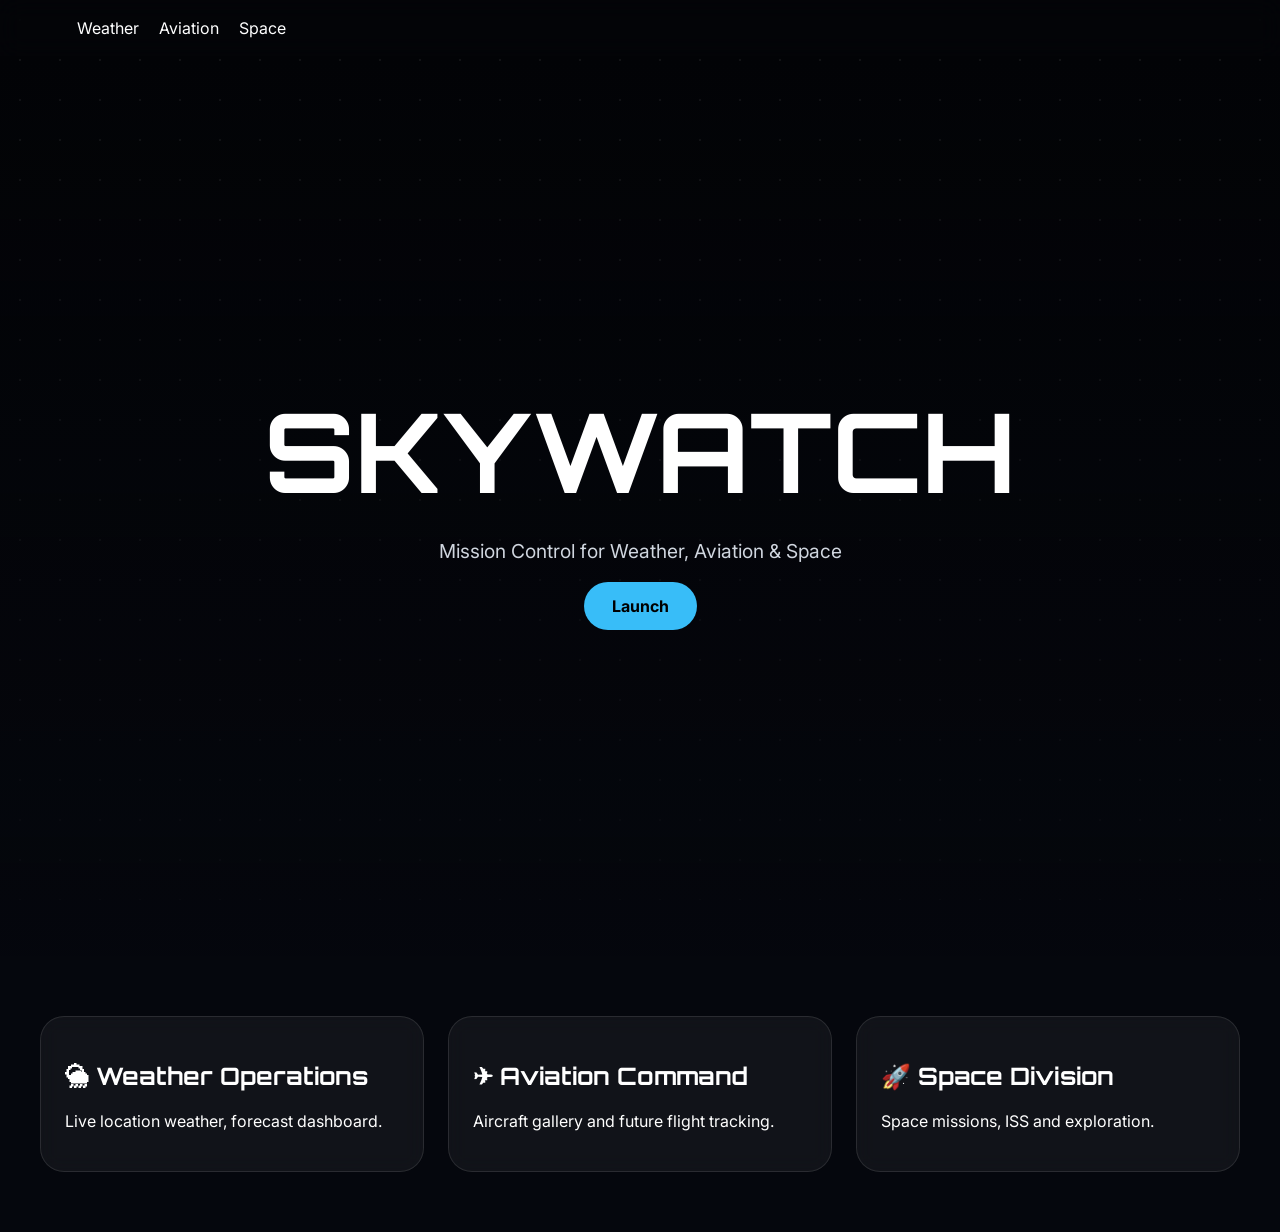
==== commit 7cf2db44: "Add files via upload" ====
--- a/index.html
+++ b/index.html
@@ -1,8 +1,8 @@
-<!DOCTYPE html><html><head><title>SkyWatch</title><link rel="stylesheet" href="style.css"></head>
-<body><nav><a href="index.html">Home</a><a href="weather.html">Weather</a><a href="aviation.html">Aviation</a><a href="space.html">Space</a></nav>
-<section class="hero"><h1>SKYWATCH</h1></section>
-<div class="container"><div class="cards">
-<a class="card" href="weather.html"><h2>🌦 Weather Operations</h2><p>Current weather and forecasts.</p></a>
-<a class="card" href="aviation.html"><h2>✈ Aviation Command</h2><p>Aircraft and aviation facts.</p></a>
-<a class="card" href="space.html"><h2>🚀 Space Division</h2><p>Space exploration dashboard.</p></a>
+<!doctype html><html><head><title>SkyWatch</title><link rel='stylesheet' href='style.css'></head>
+<body><div class='stars'></div><nav><a href='weather.html'>Weather</a><a href='aviation.html'>Aviation</a><a href='space.html'>Space</a></nav>
+<section class='hero'><div><h1>SKYWATCH</h1><p>Mission Control for Weather, Aviation & Space</p><a class='btn' href='#ops'>Launch</a></div></section>
+<div id='ops' class='container'><div class='cards'>
+<a class='card' href='weather.html'><h2>🌦 Weather Operations</h2><p>Live location weather, forecast dashboard.</p></a>
+<a class='card' href='aviation.html'><h2>✈ Aviation Command</h2><p>Aircraft gallery and future flight tracking.</p></a>
+<a class='card' href='space.html'><h2>🚀 Space Division</h2><p>Space missions, ISS and exploration.</p></a>
 </div></div></body></html>
--- a/style.css
+++ b/style.css
@@ -1,13 +1,17 @@
 
-body{margin:0;font-family:Arial,sans-serif;background:#060b14;color:#fff}
-nav{padding:15px;background:#0b1220;position:sticky;top:0}
-nav a{color:white;margin-right:20px;text-decoration:none}
-.hero{height:70vh;display:flex;align-items:center;justify-content:center;
-background:linear-gradient(rgba(0,0,0,.5),rgba(0,0,0,.8)),
-url('https://images.unsplash.com/photo-1517479149777-5f3b1511d5ad?auto=format&fit=crop&w=1600&q=80') center/cover}
-.hero h1{font-size:64px}
-.container{padding:40px;max-width:1100px;margin:auto}
-.cards{display:grid;grid-template-columns:repeat(auto-fit,minmax(250px,1fr));gap:20px}
-.card{background:#111827;padding:20px;border-radius:16px;text-decoration:none;color:white}
-.card:hover{transform:translateY(-4px)}
-button{padding:10px 18px}
+@import url('https://fonts.googleapis.com/css2?family=Orbitron:wght@400;700;900&family=Inter:wght@300;400;600&display=swap');
+body{margin:0;background:#05070d;color:#fff;font-family:Inter,sans-serif}
+.stars{position:fixed;inset:0;background-image:radial-gradient(white 1px,transparent 1px);background-size:40px 40px;opacity:.12;z-index:-1}
+nav{position:sticky;top:0;padding:18px 6%;display:flex;gap:20px;background:rgba(0,0,0,.4);backdrop-filter:blur(12px)}
+nav a{color:#fff;text-decoration:none}
+.hero{height:100vh;display:flex;justify-content:center;align-items:center;text-align:center;
+background:linear-gradient(rgba(0,0,0,.5),rgba(5,7,13,.9)),url('https://images.unsplash.com/photo-1517479149777-5f3b1511d5ad?auto=format&fit=crop&w=1800&q=80') center/cover}
+.hero h1{font-family:Orbitron,sans-serif;font-size:min(10vw,110px);margin:0}
+.hero p{font-size:1.2rem;color:#d0d6df}
+.btn{display:inline-block;padding:14px 28px;border-radius:40px;background:#38bdf8;color:#000;text-decoration:none;font-weight:700}
+.container{max-width:1200px;margin:auto;padding:60px 20px}
+.cards{display:grid;grid-template-columns:repeat(auto-fit,minmax(280px,1fr));gap:24px}
+.card{background:rgba(255,255,255,.05);border:1px solid rgba(255,255,255,.1);padding:24px;border-radius:24px;color:#fff;text-decoration:none;backdrop-filter:blur(10px)}
+.card:hover{transform:translateY(-6px)}
+.panel{background:rgba(255,255,255,.05);padding:25px;border-radius:24px;border:1px solid rgba(255,255,255,.1)}
+h2{font-family:Orbitron,sans-serif}
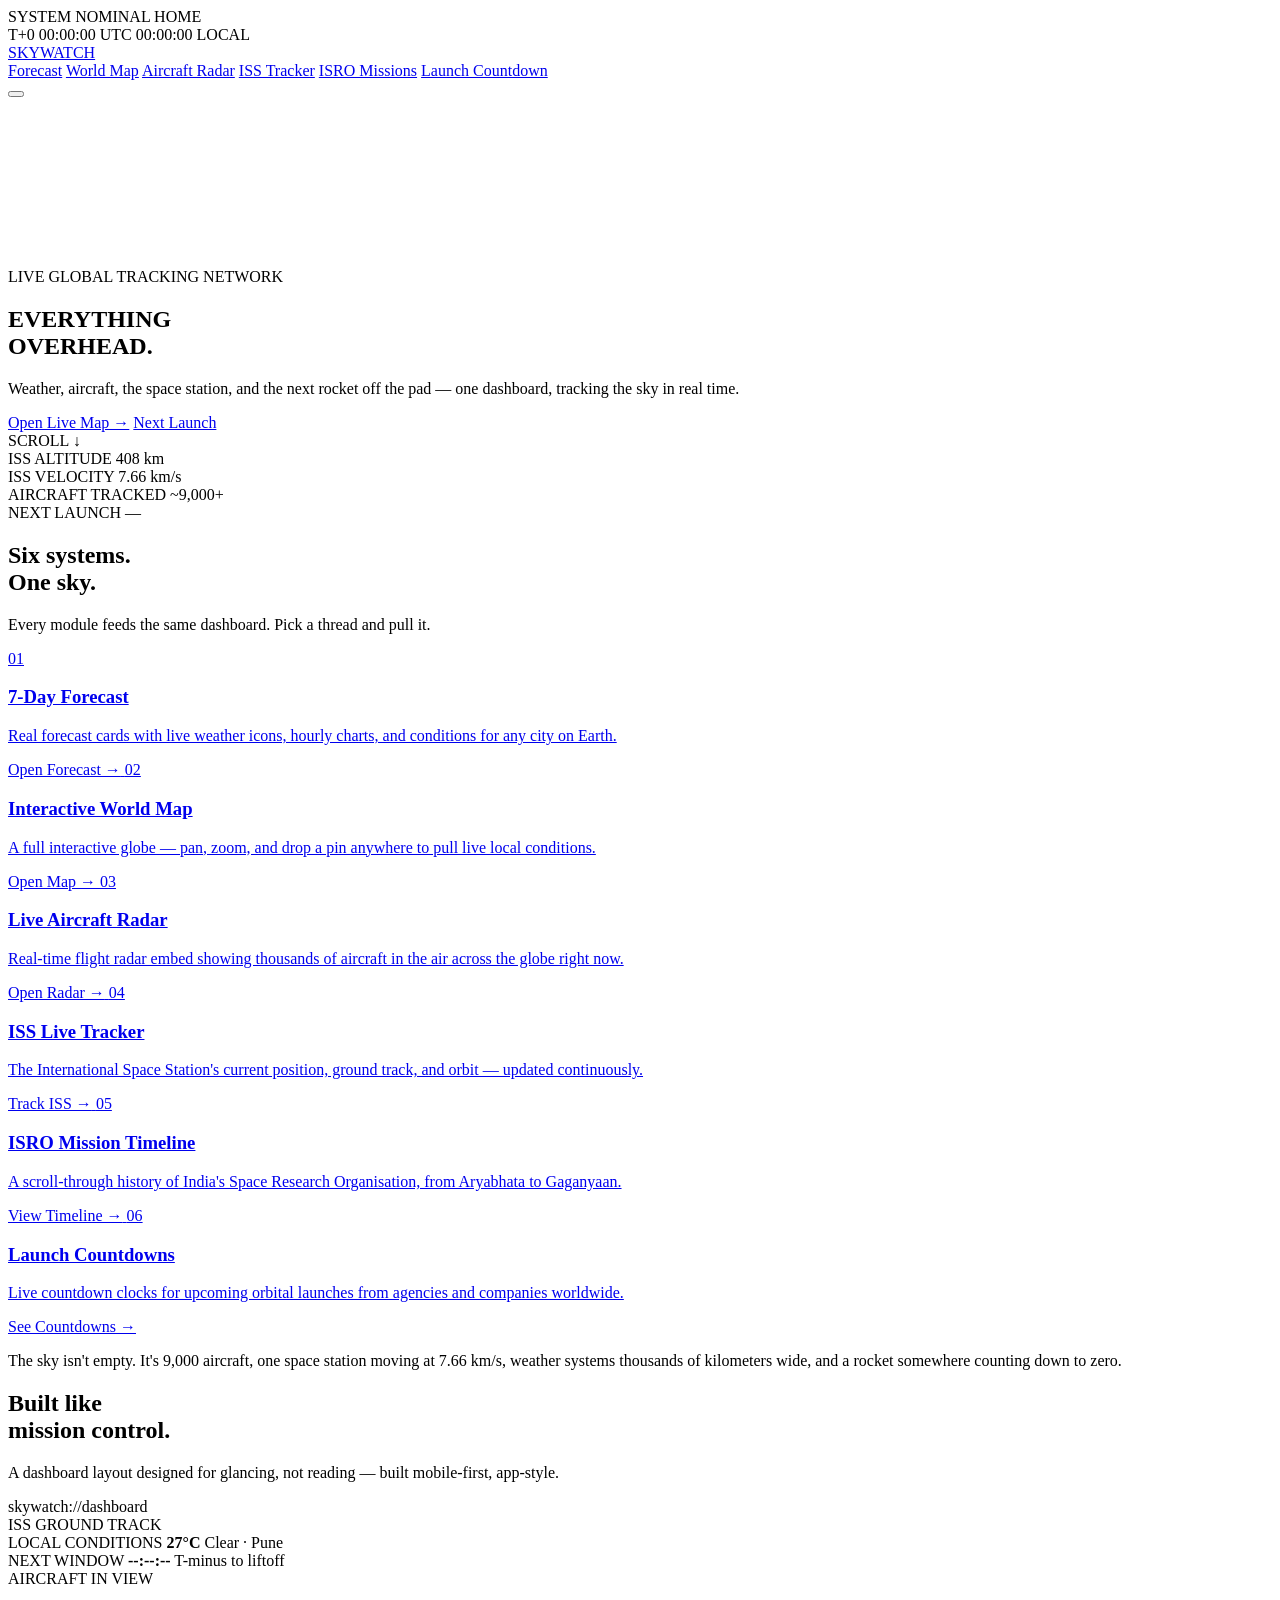
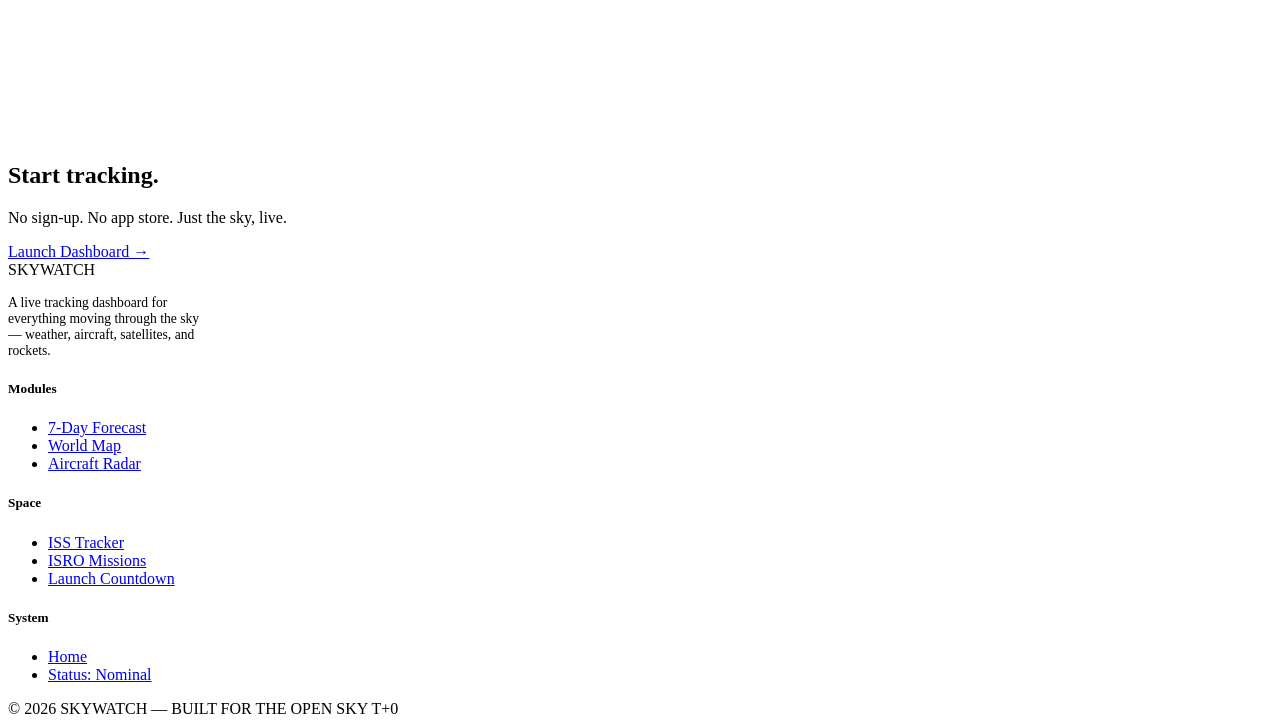
==== commit 952dba88: "Add files via upload" ====
--- a/index.html
+++ b/index.html
@@ -1,8 +1,256 @@
-<!doctype html><html><head><title>SkyWatch</title><link rel='stylesheet' href='style.css'></head>
-<body><div class='stars'></div><nav><a href='weather.html'>Weather</a><a href='aviation.html'>Aviation</a><a href='space.html'>Space</a></nav>
-<section class='hero'><div><h1>SKYWATCH</h1><p>Mission Control for Weather, Aviation & Space</p><a class='btn' href='#ops'>Launch</a></div></section>
-<div id='ops' class='container'><div class='cards'>
-<a class='card' href='weather.html'><h2>🌦 Weather Operations</h2><p>Live location weather, forecast dashboard.</p></a>
-<a class='card' href='aviation.html'><h2>✈ Aviation Command</h2><p>Aircraft gallery and future flight tracking.</p></a>
-<a class='card' href='space.html'><h2>🚀 Space Division</h2><p>Space missions, ISS and exploration.</p></a>
-</div></div></body></html>+<!DOCTYPE html>
+<html lang="en">
+<head>
+<meta charset="UTF-8">
+<meta name="viewport" content="width=device-width, initial-scale=1.0">
+<title>SkyWatch — Live Sky &amp; Space Tracking</title>
+<meta name="description" content="SkyWatch tracks everything overhead: weather, aircraft, the ISS, and rocket launches — in one live dashboard.">
+
+<link rel="preconnect" href="https://fonts.googleapis.com">
+<link rel="preconnect" href="https://fonts.gstatic.com" crossorigin>
+<link href="https://fonts.googleapis.com/css2?family=Saira+Condensed:wght@500;600;700;800&family=Inter:wght@400;500;600;700&family=JetBrains+Mono:wght@400;500;600&display=swap" rel="stylesheet">
+
+<link rel="stylesheet" href="css/base.css">
+<link rel="stylesheet" href="css/home.css">
+</head>
+<body>
+
+<!-- HUD -->
+<div id="hud">
+  <div class="wrap">
+    <div class="hud-group">
+      <span class="hud-item"><span class="dot"></span> SYSTEM NOMINAL</span>
+      <span class="hud-item mono" id="hud-page">HOME</span>
+    </div>
+    <div class="hud-group secondary">
+      <span class="hud-item mono" id="hud-day">T+0</span>
+      <span class="hud-item mono" id="hud-utc">00:00:00 UTC</span>
+      <span class="hud-item mono" id="hud-local">00:00:00 LOCAL</span>
+    </div>
+  </div>
+</div>
+
+<!-- NAV -->
+<header class="site-nav">
+  <div class="wrap">
+    <a href="index.html" class="brand"><span class="dot"></span> SKYWATCH</a>
+    <nav class="primary">
+      <a href="forecast.html">Forecast</a>
+      <a href="map.html">World Map</a>
+      <a href="aircraft.html">Aircraft Radar</a>
+      <a href="iss.html">ISS Tracker</a>
+      <a href="isro.html">ISRO Missions</a>
+      <a href="launches.html">Launch Countdown</a>
+    </nav>
+    <button class="nav-toggle" aria-label="Toggle menu"><span></span></button>
+  </div>
+</header>
+
+<main>
+
+  <!-- ============ HERO ============ -->
+  <section class="hero">
+    <canvas class="starfield"></canvas>
+    <div class="hero-glow"></div>
+    <div class="wrap hero-inner">
+      <p class="eyebrow reveal in">LIVE GLOBAL TRACKING NETWORK</p>
+      <h1 class="hero-title reveal in">
+        EVERYTHING<br>
+        OVERHEAD<span class="ignite">.</span>
+      </h1>
+      <p class="hero-sub reveal in">
+        Weather, aircraft, the space station, and the next rocket off the pad —
+        one dashboard, tracking the sky in real time.
+      </p>
+      <div class="hero-cta reveal in">
+        <a href="map.html" class="btn btn--solid">Open Live Map →</a>
+        <a href="launches.html" class="btn">Next Launch</a>
+      </div>
+    </div>
+    <div class="hero-scroll mono">SCROLL <span>↓</span></div>
+  </section>
+
+  <!-- ============ STATUS STRIP ============ -->
+  <section class="status-strip">
+    <div class="wrap status-grid">
+      <div class="status-cell reveal">
+        <span class="status-label mono">ISS ALTITUDE</span>
+        <span class="status-value mono" id="stat-iss-alt">408 km</span>
+      </div>
+      <div class="status-cell reveal">
+        <span class="status-label mono">ISS VELOCITY</span>
+        <span class="status-value mono">7.66 km/s</span>
+      </div>
+      <div class="status-cell reveal">
+        <span class="status-label mono">AIRCRAFT TRACKED</span>
+        <span class="status-value mono">~9,000+</span>
+      </div>
+      <div class="status-cell reveal">
+        <span class="status-label mono">NEXT LAUNCH</span>
+        <span class="status-value mono" id="stat-next-launch">—</span>
+      </div>
+    </div>
+  </section>
+
+  <!-- ============ MODULE GRID ============ -->
+  <section class="section modules">
+    <div class="wrap">
+      <div class="section-head reveal">
+        <h2>Six systems.<br>One sky.</h2>
+        <p>Every module feeds the same dashboard. Pick a thread and pull it.</p>
+      </div>
+
+      <div class="module-grid">
+
+        <a href="forecast.html" class="module-card reveal">
+          <span class="module-index mono">01</span>
+          <h3>7-Day Forecast</h3>
+          <p>Real forecast cards with live weather icons, hourly charts, and conditions for any city on Earth.</p>
+          <span class="module-link mono">Open Forecast →</span>
+        </a>
+
+        <a href="map.html" class="module-card reveal">
+          <span class="module-index mono">02</span>
+          <h3>Interactive World Map</h3>
+          <p>A full interactive globe — pan, zoom, and drop a pin anywhere to pull live local conditions.</p>
+          <span class="module-link mono">Open Map →</span>
+        </a>
+
+        <a href="aircraft.html" class="module-card reveal">
+          <span class="module-index mono">03</span>
+          <h3>Live Aircraft Radar</h3>
+          <p>Real-time flight radar embed showing thousands of aircraft in the air across the globe right now.</p>
+          <span class="module-link mono">Open Radar →</span>
+        </a>
+
+        <a href="iss.html" class="module-card reveal">
+          <span class="module-index mono">04</span>
+          <h3>ISS Live Tracker</h3>
+          <p>The International Space Station's current position, ground track, and orbit — updated continuously.</p>
+          <span class="module-link mono">Track ISS →</span>
+        </a>
+
+        <a href="isro.html" class="module-card reveal">
+          <span class="module-index mono">05</span>
+          <h3>ISRO Mission Timeline</h3>
+          <p>A scroll-through history of India's Space Research Organisation, from Aryabhata to Gaganyaan.</p>
+          <span class="module-link mono">View Timeline →</span>
+        </a>
+
+        <a href="launches.html" class="module-card reveal">
+          <span class="module-index mono">06</span>
+          <h3>Launch Countdowns</h3>
+          <p>Live countdown clocks for upcoming orbital launches from agencies and companies worldwide.</p>
+          <span class="module-link mono">See Countdowns →</span>
+        </a>
+
+      </div>
+    </div>
+  </section>
+
+  <!-- ============ BIG STATEMENT BAND ============ -->
+  <section class="statement">
+    <div class="wrap">
+      <p class="statement-text reveal">
+        The sky isn't empty. It's <span class="ignite">9,000 aircraft</span>,
+        one space station moving at <span class="ignite">7.66&nbsp;km/s</span>,
+        weather systems thousands of kilometers wide, and a rocket
+        somewhere counting down to zero.
+      </p>
+    </div>
+  </section>
+
+  <!-- ============ DASHBOARD PREVIEW ============ -->
+  <section class="section dash-preview">
+    <div class="wrap">
+      <div class="section-head reveal">
+        <h2>Built like<br>mission control.</h2>
+        <p>A dashboard layout designed for glancing, not reading — built mobile-first, app-style.</p>
+      </div>
+      <div class="dash-frame reveal">
+        <div class="dash-frame-bar">
+          <span></span><span></span><span></span>
+          <span class="mono dash-frame-title">skywatch://dashboard</span>
+        </div>
+        <div class="dash-frame-body">
+          <div class="dash-tile dash-tile--lg">
+            <span class="mono dash-tile-label">ISS GROUND TRACK</span>
+            <div class="dash-orbit-demo"><div class="dash-orbit-dot"></div></div>
+          </div>
+          <div class="dash-tile">
+            <span class="mono dash-tile-label">LOCAL CONDITIONS</span>
+            <strong class="dash-tile-big mono">27°C</strong>
+            <span class="mono dash-tile-sub">Clear · Pune</span>
+          </div>
+          <div class="dash-tile">
+            <span class="mono dash-tile-label">NEXT WINDOW</span>
+            <strong class="dash-tile-big mono" id="dash-mini-countdown">--:--:--</strong>
+            <span class="mono dash-tile-sub">T-minus to liftoff</span>
+          </div>
+          <div class="dash-tile dash-tile--wide">
+            <span class="mono dash-tile-label">AIRCRAFT IN VIEW</span>
+            <div class="dash-blips">
+              <span></span><span></span><span></span><span></span><span></span><span></span>
+            </div>
+          </div>
+        </div>
+      </div>
+    </div>
+  </section>
+
+  <!-- ============ CLOSING CTA ============ -->
+  <section class="closing">
+    <canvas class="starfield"></canvas>
+    <div class="wrap closing-inner reveal">
+      <h2>Start tracking.</h2>
+      <p>No sign-up. No app store. Just the sky, live.</p>
+      <a href="map.html" class="btn btn--solid">Launch Dashboard →</a>
+    </div>
+  </section>
+
+</main>
+
+<footer>
+  <div class="wrap">
+    <div class="foot-grid">
+      <div>
+        <div class="brand" style="margin-bottom:1rem;"><span class="dot"></span> SKYWATCH</div>
+        <p style="color:var(--ink-dim); font-size:0.85rem; max-width:30ch;">
+          A live tracking dashboard for everything moving through the sky — weather, aircraft, satellites, and rockets.
+        </p>
+      </div>
+      <div>
+        <h5>Modules</h5>
+        <ul>
+          <li><a href="forecast.html">7-Day Forecast</a></li>
+          <li><a href="map.html">World Map</a></li>
+          <li><a href="aircraft.html">Aircraft Radar</a></li>
+        </ul>
+      </div>
+      <div>
+        <h5>Space</h5>
+        <ul>
+          <li><a href="iss.html">ISS Tracker</a></li>
+          <li><a href="isro.html">ISRO Missions</a></li>
+          <li><a href="launches.html">Launch Countdown</a></li>
+        </ul>
+      </div>
+      <div>
+        <h5>System</h5>
+        <ul>
+          <li><a href="index.html">Home</a></li>
+          <li><a href="#" class="mono">Status: Nominal</a></li>
+        </ul>
+      </div>
+    </div>
+    <div class="foot-bottom">
+      <span>© 2026 SKYWATCH — BUILT FOR THE OPEN SKY</span>
+      <span id="hud-day-foot" class="mono">T+0</span>
+    </div>
+  </div>
+</footer>
+
+<script src="js/core.js"></script>
+<script src="js/home.js"></script>
+</body>
+</html>
